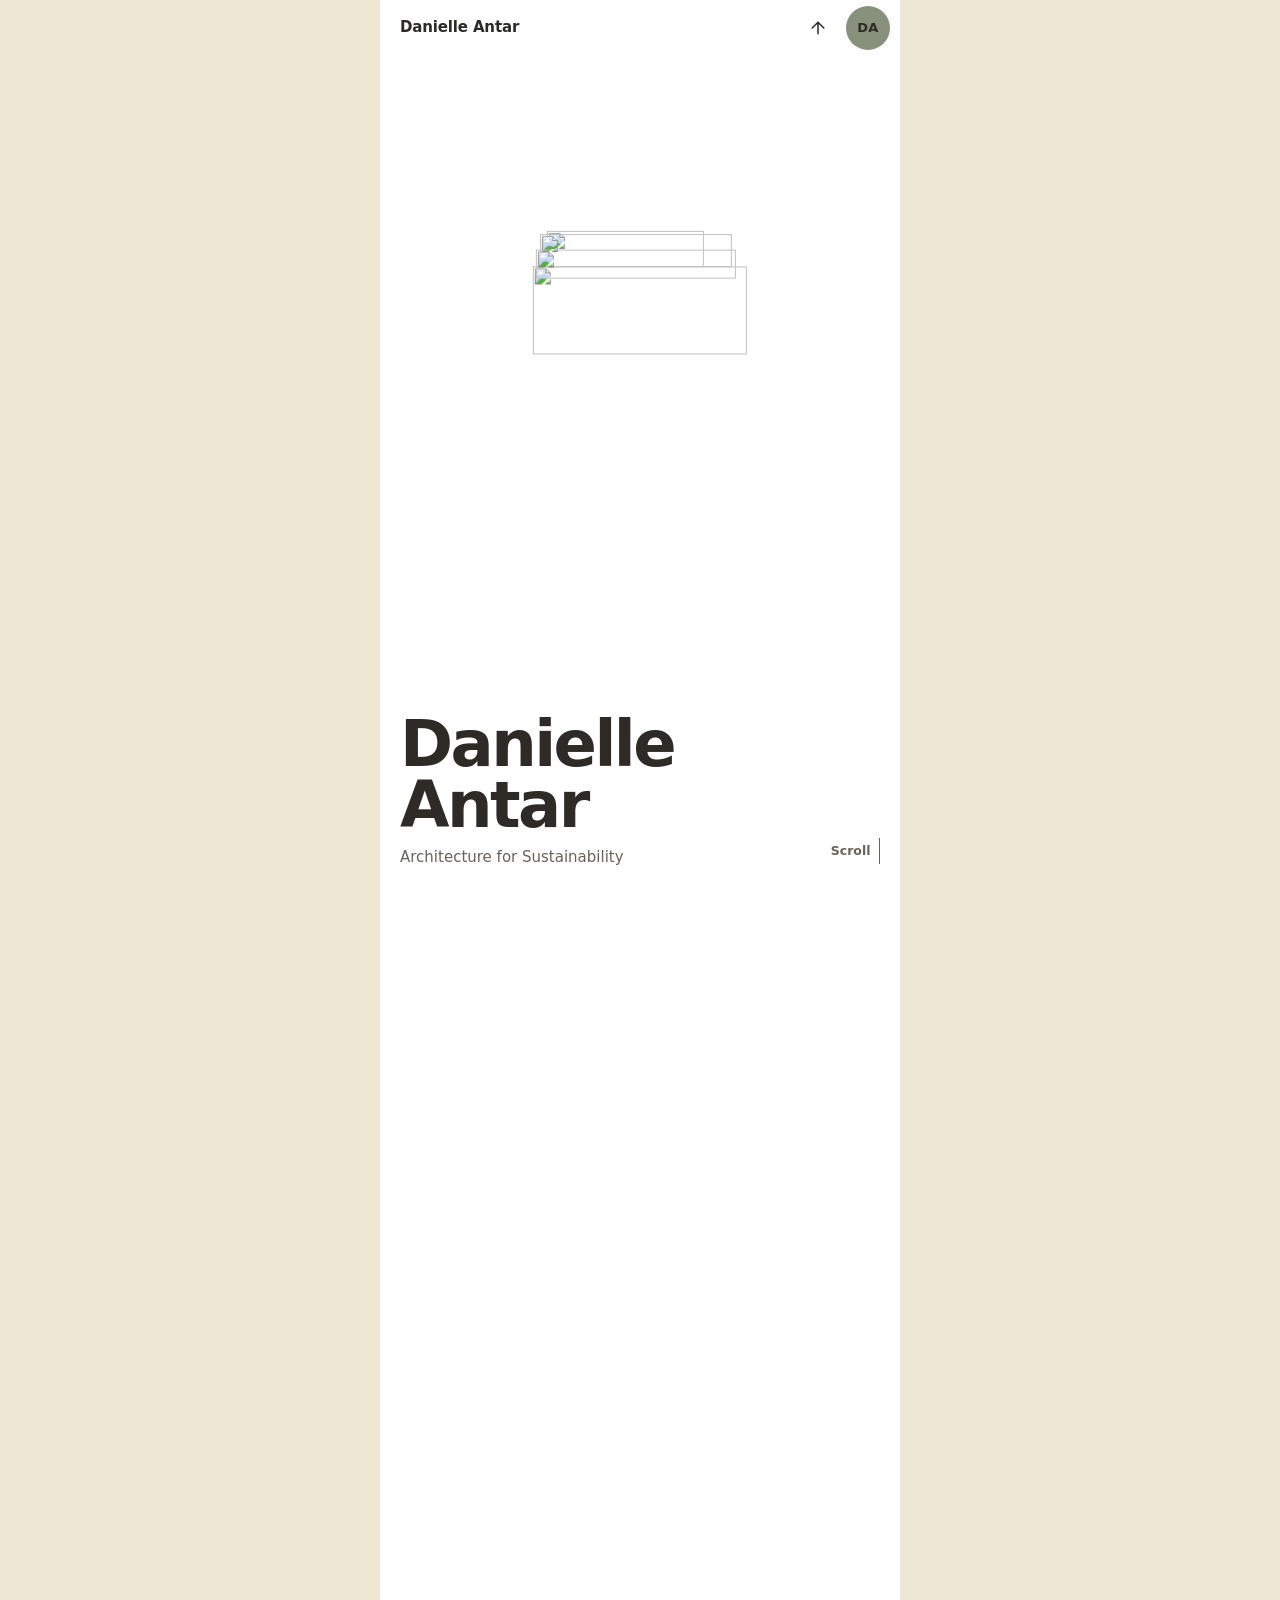
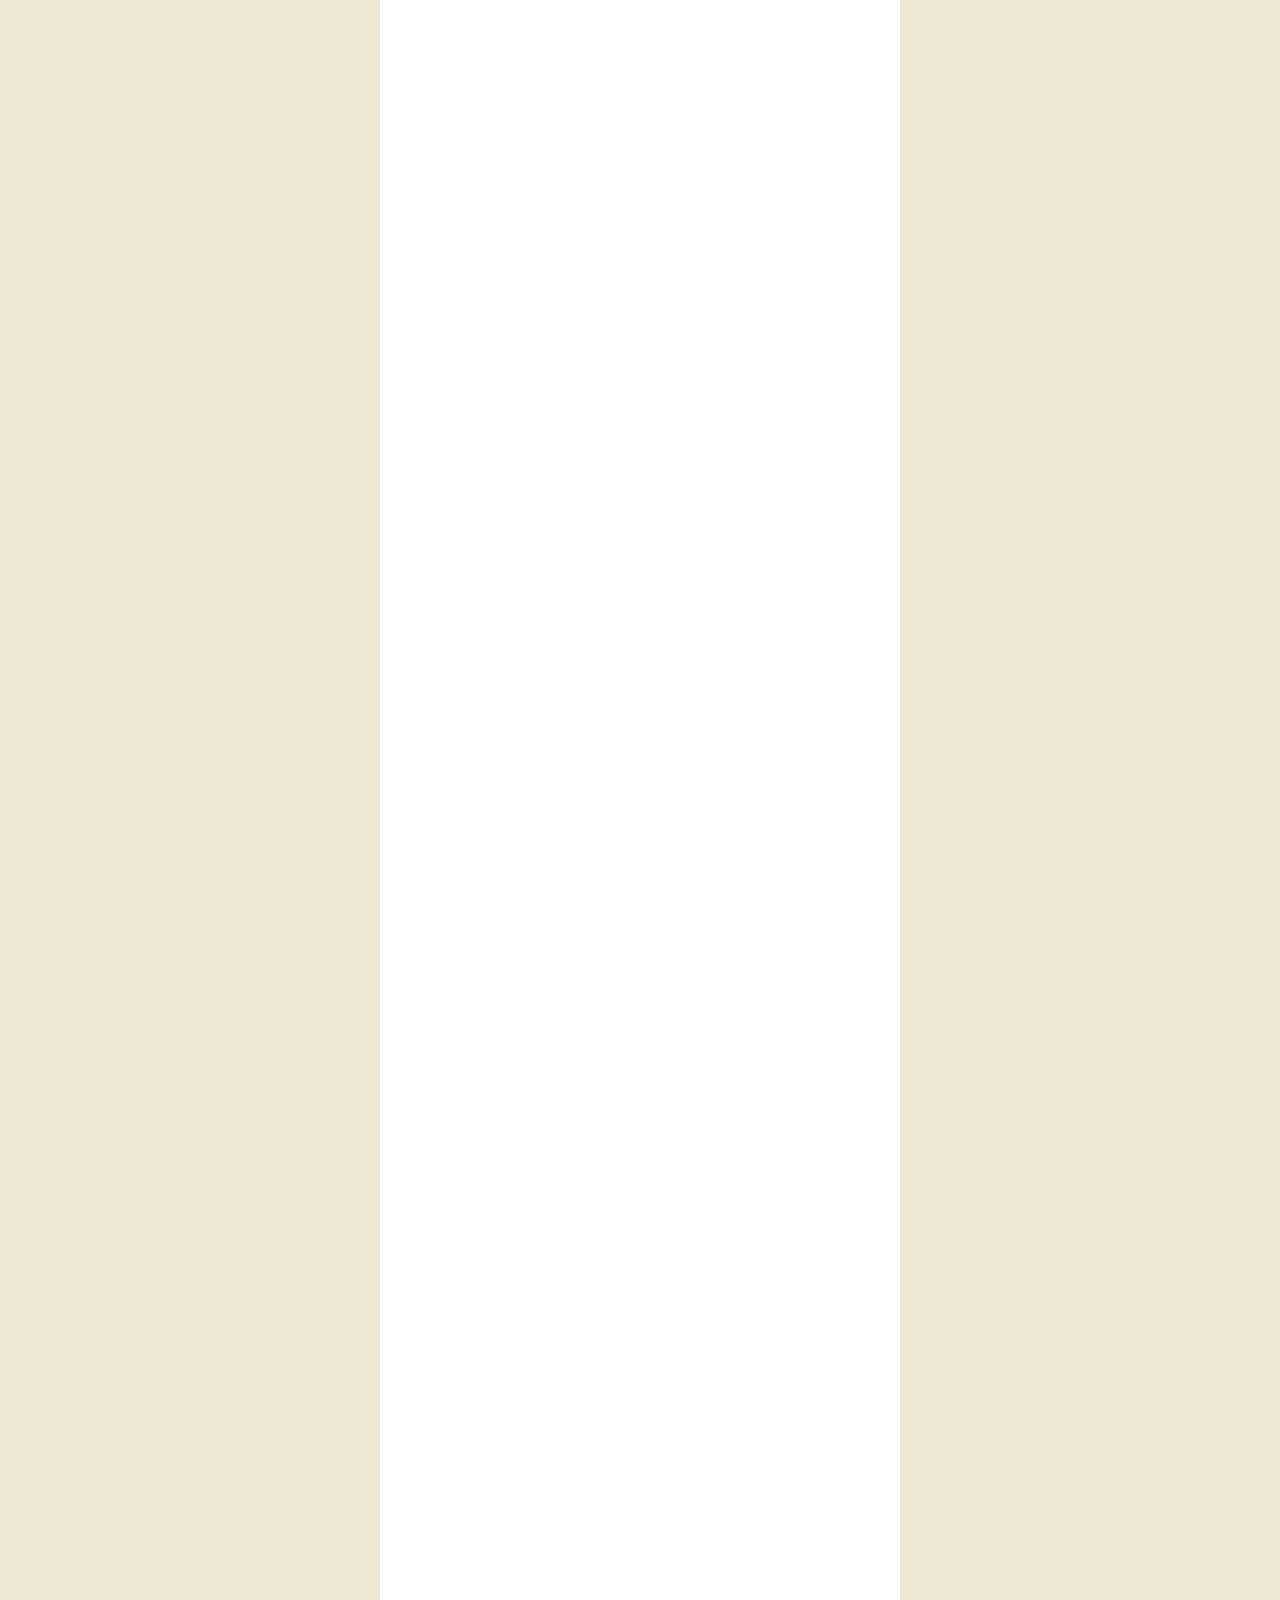
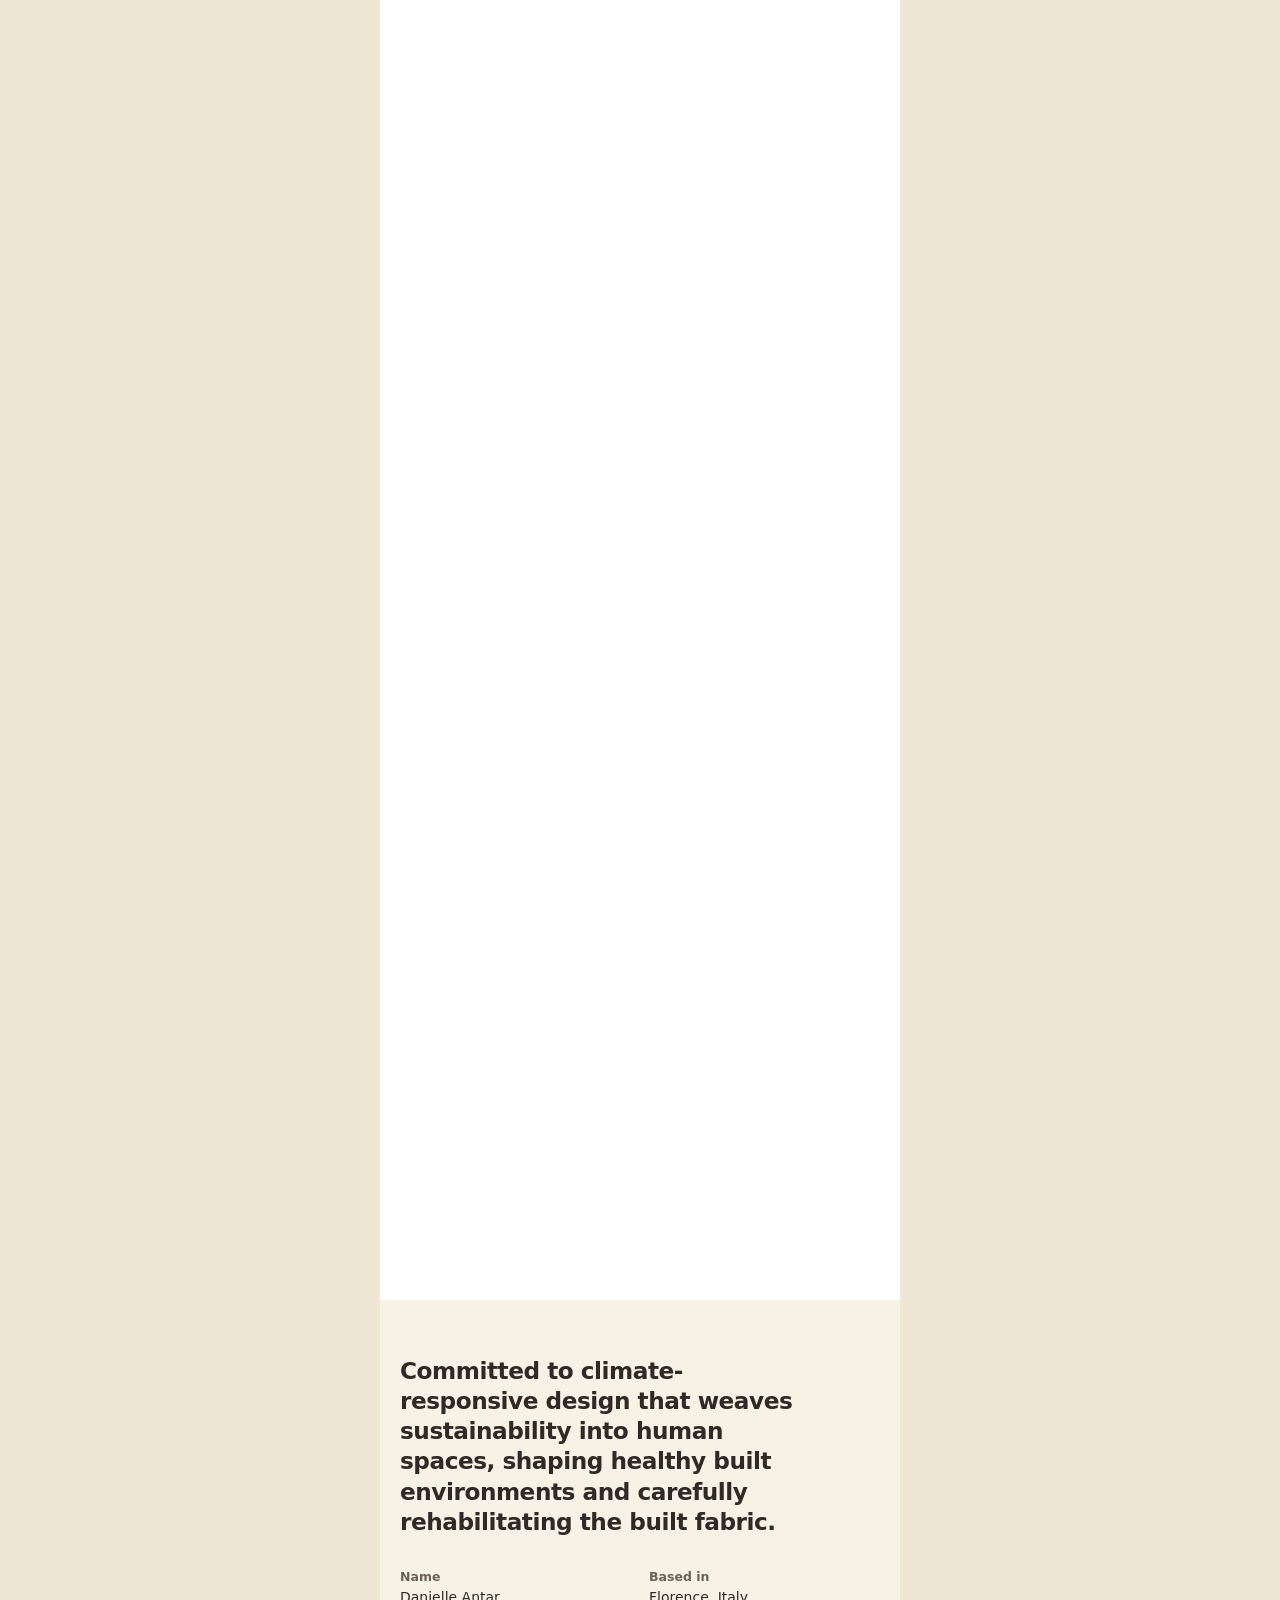
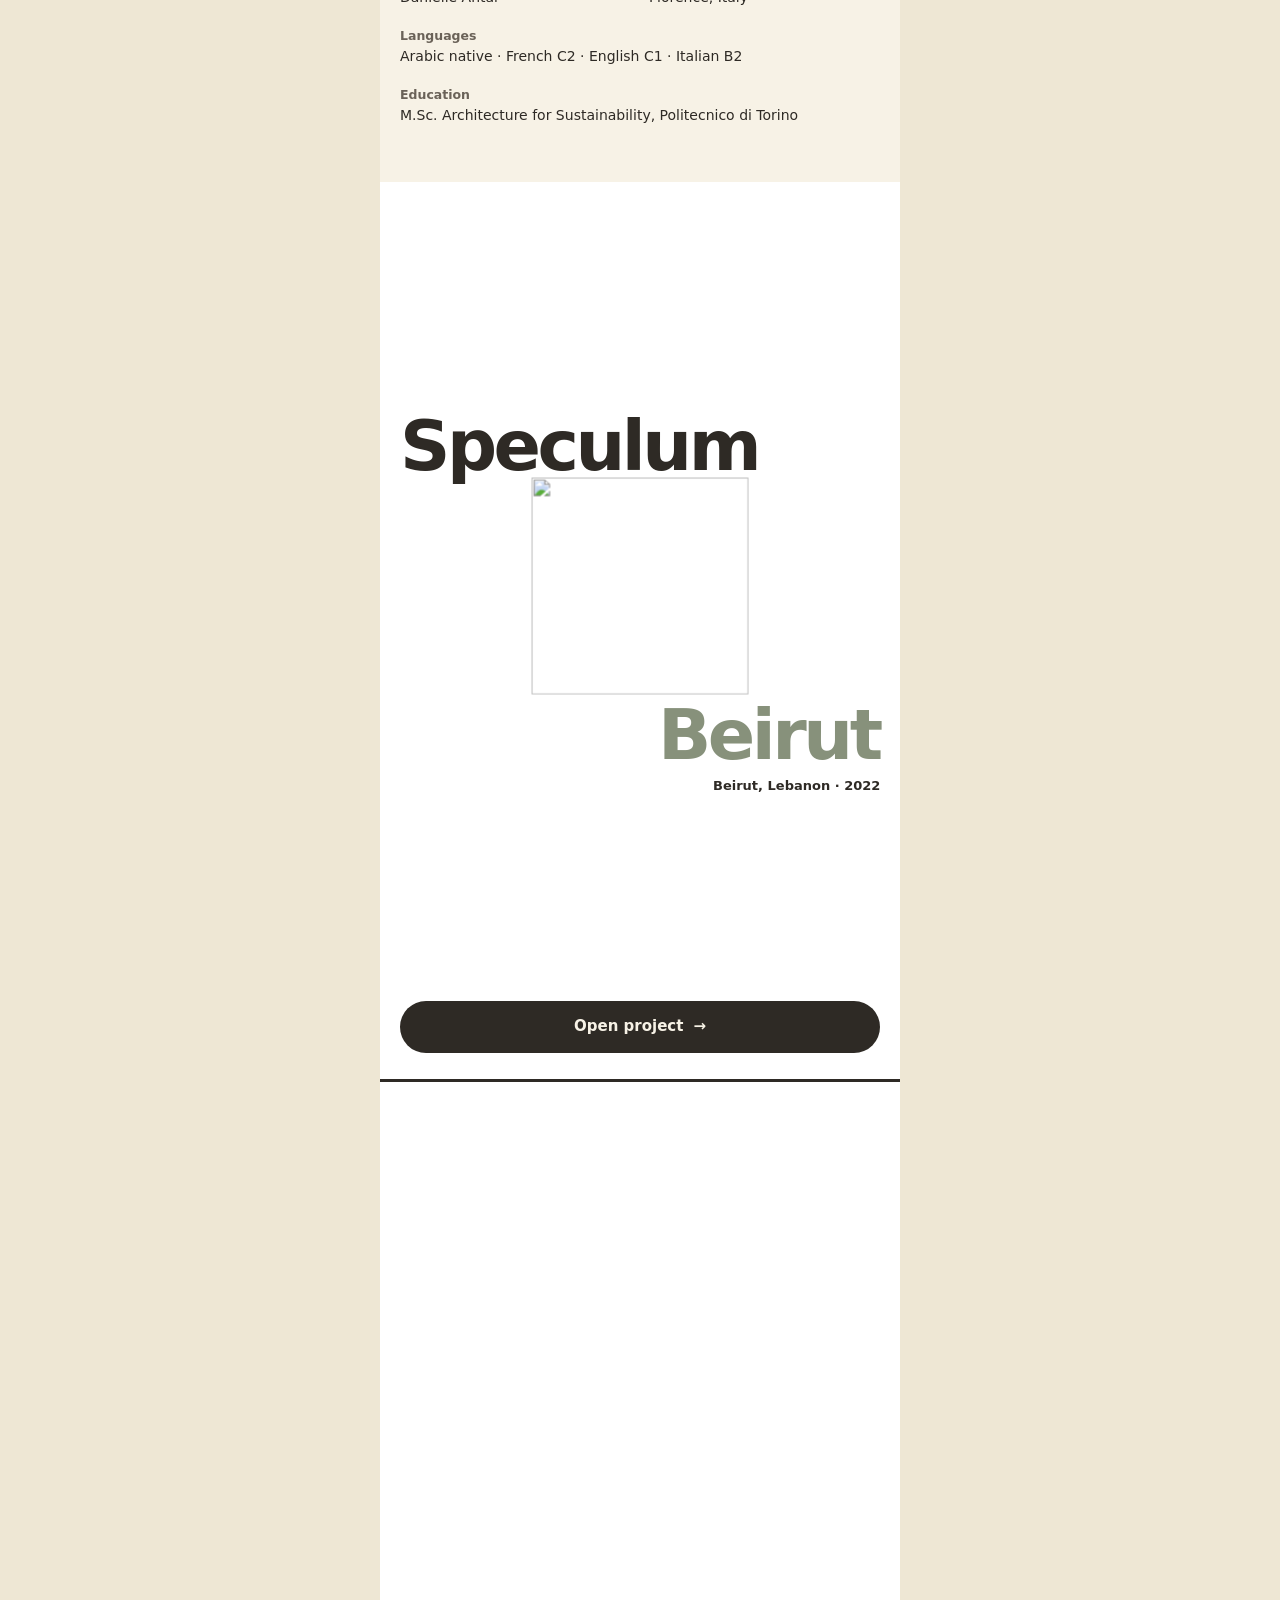
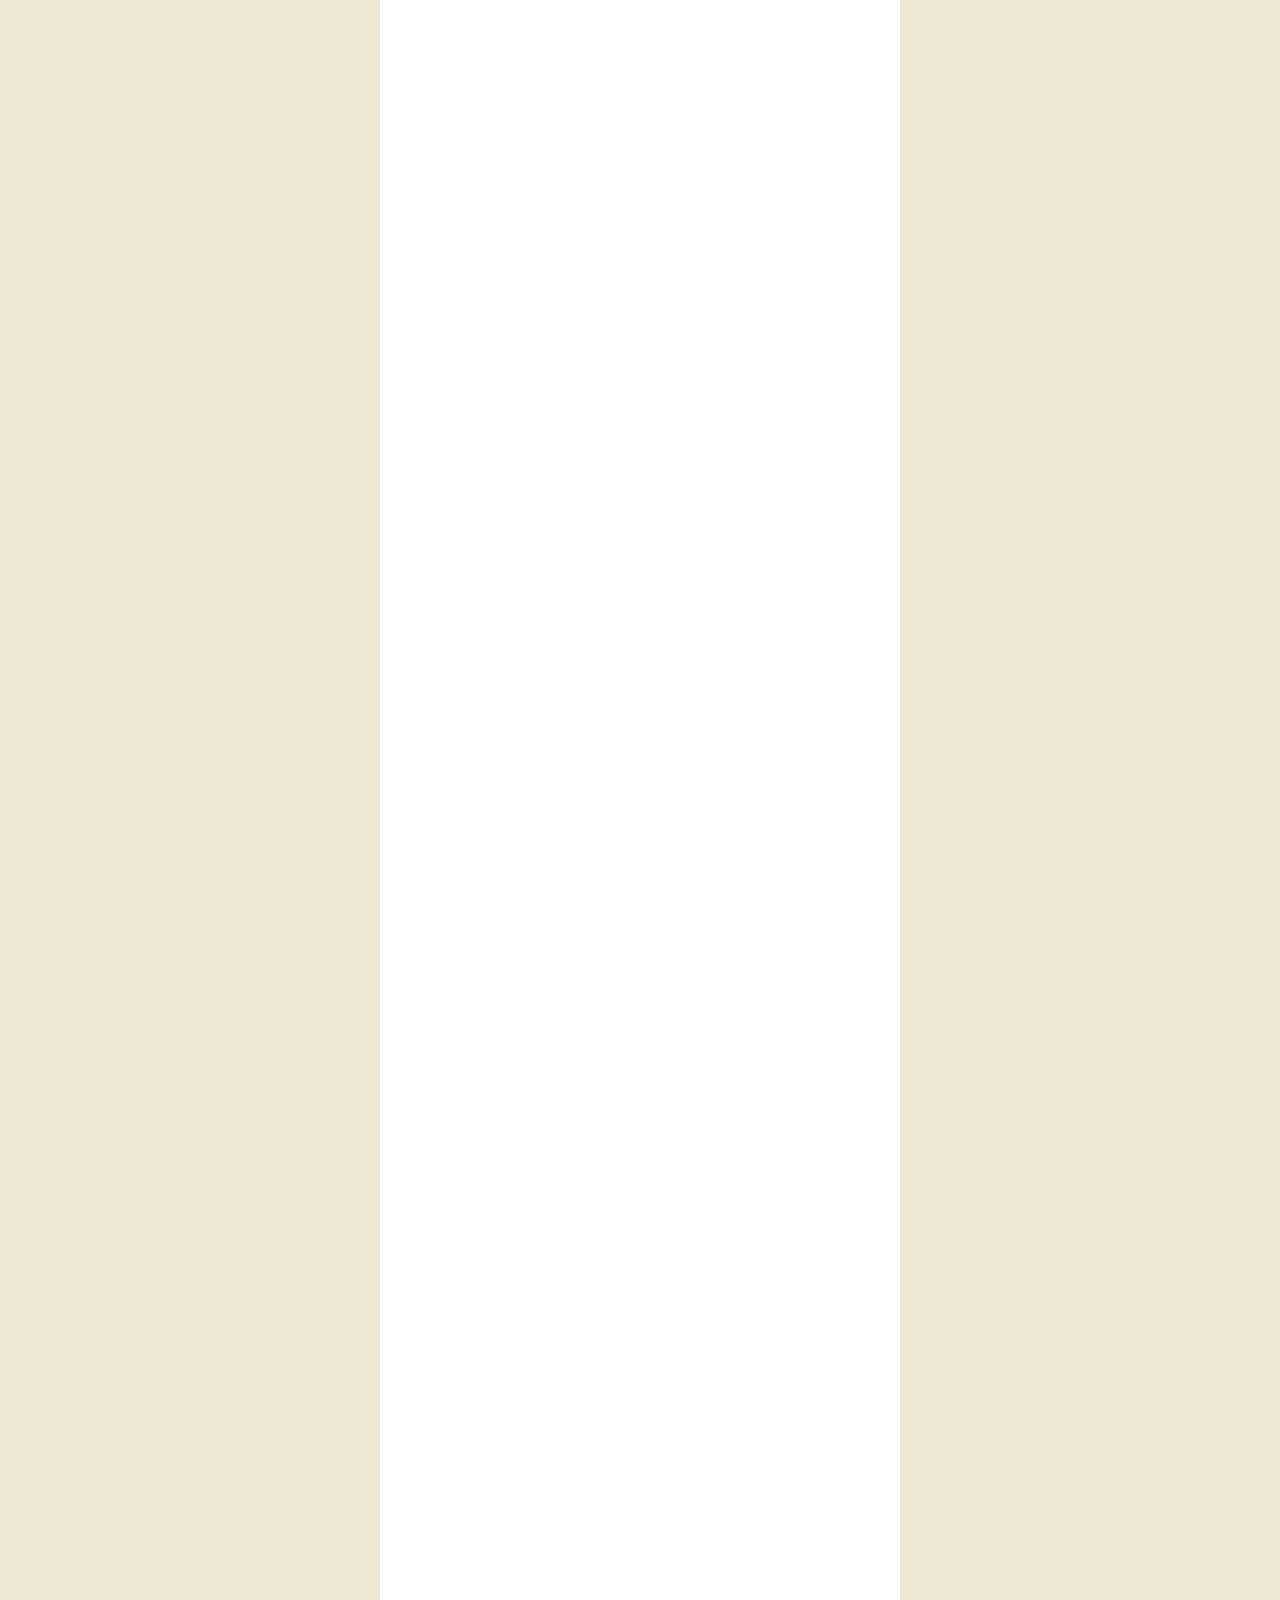
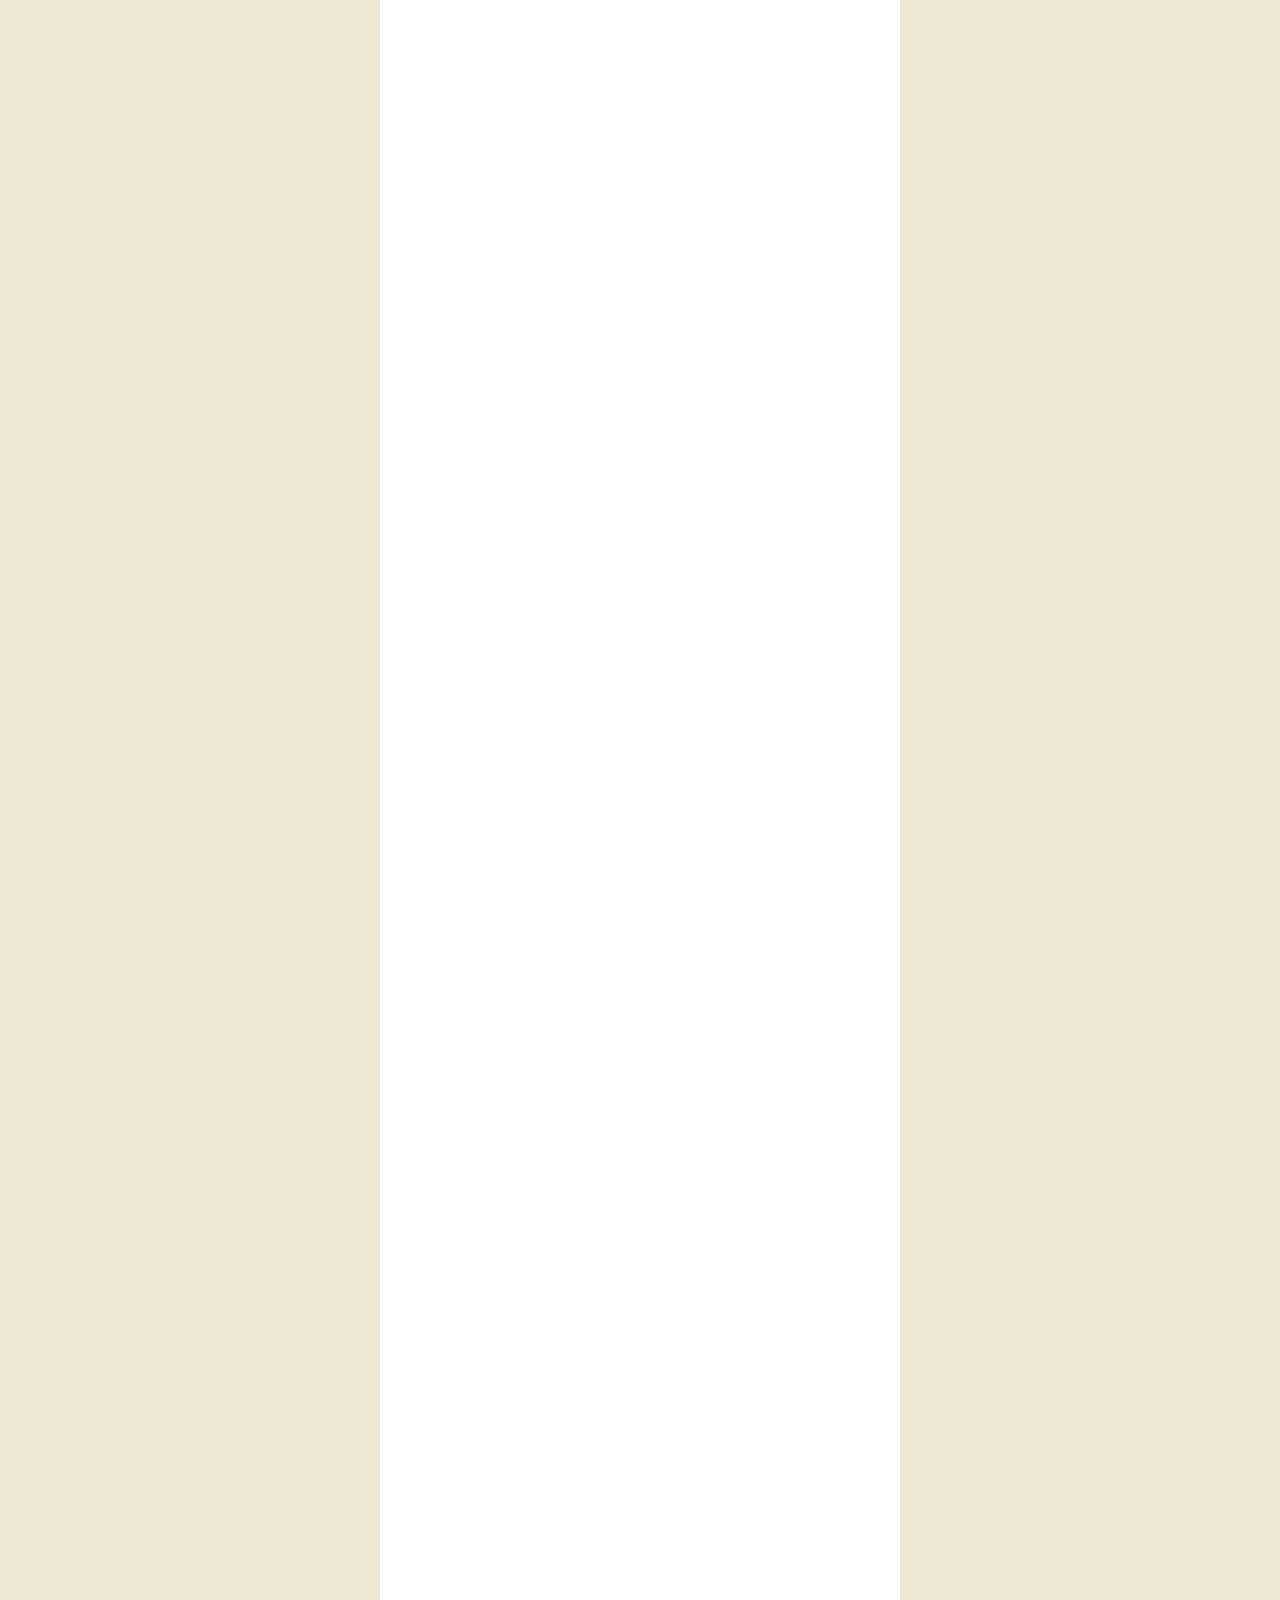
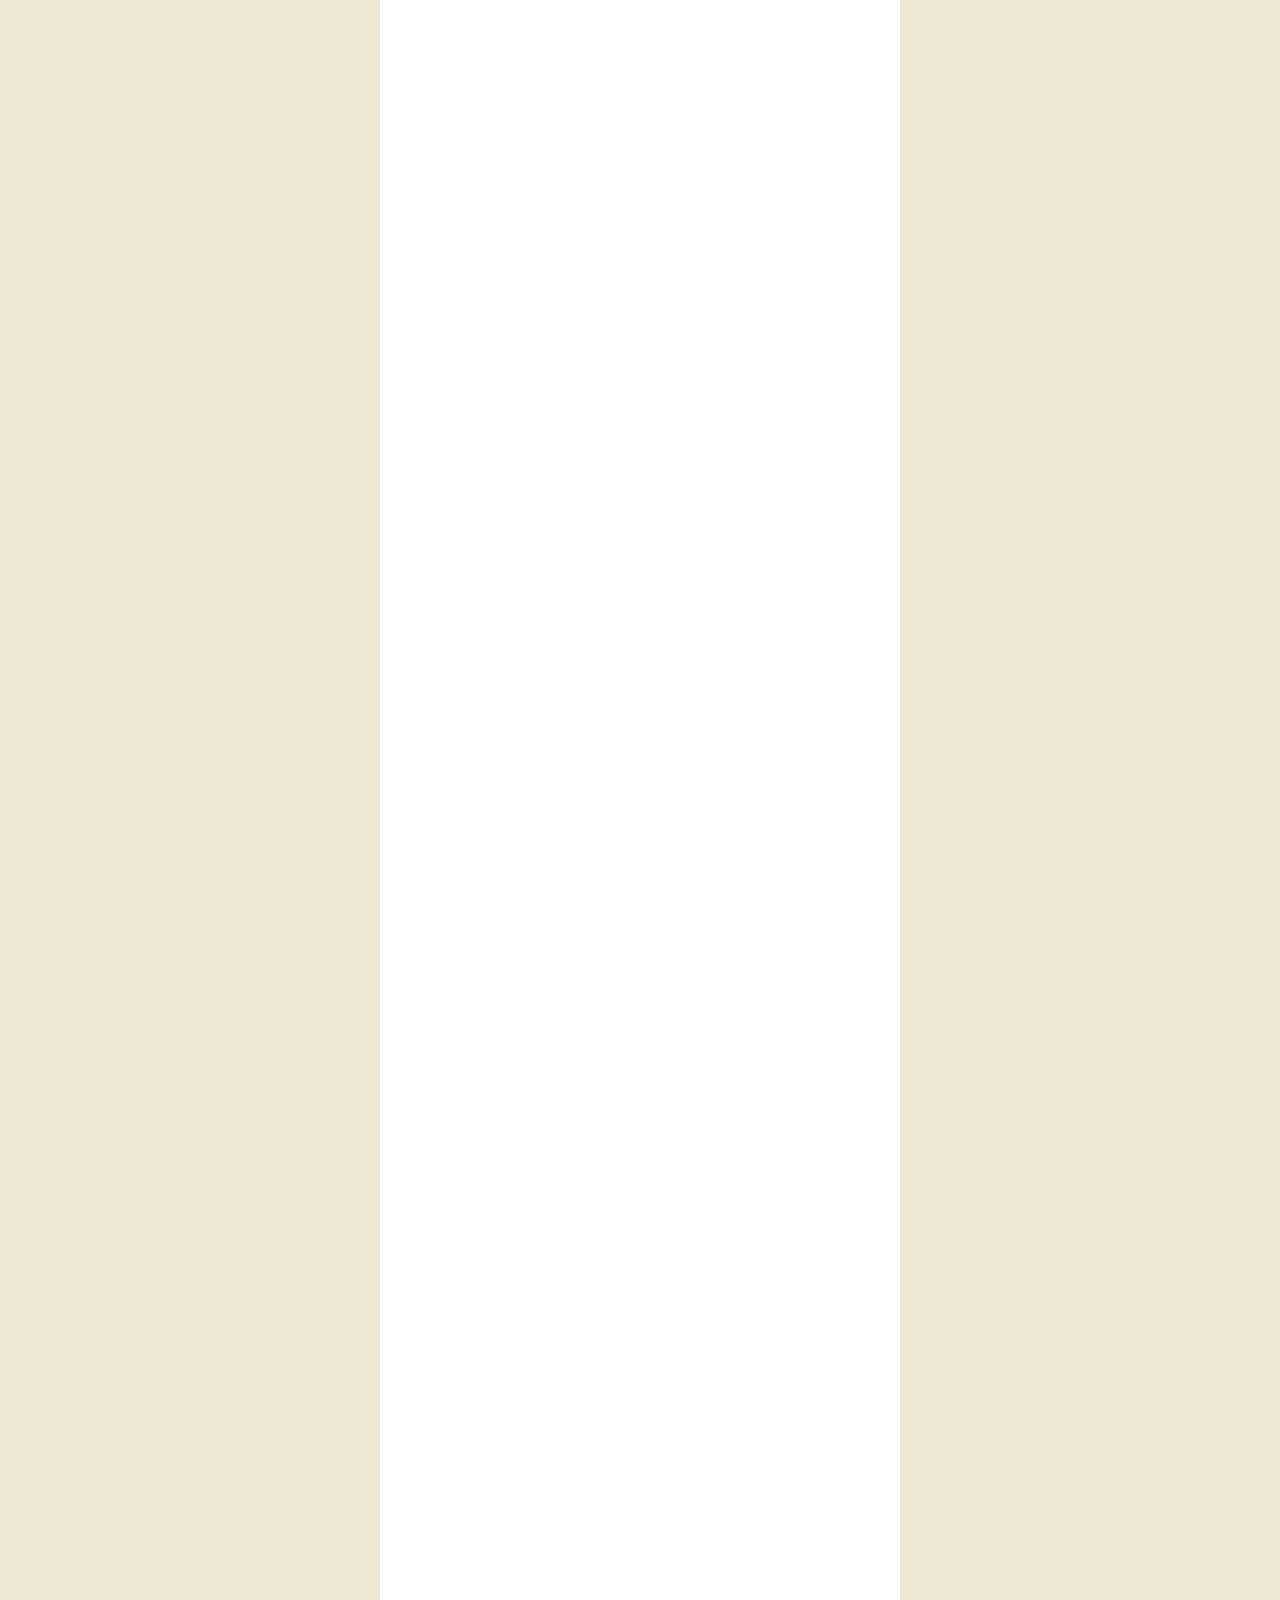
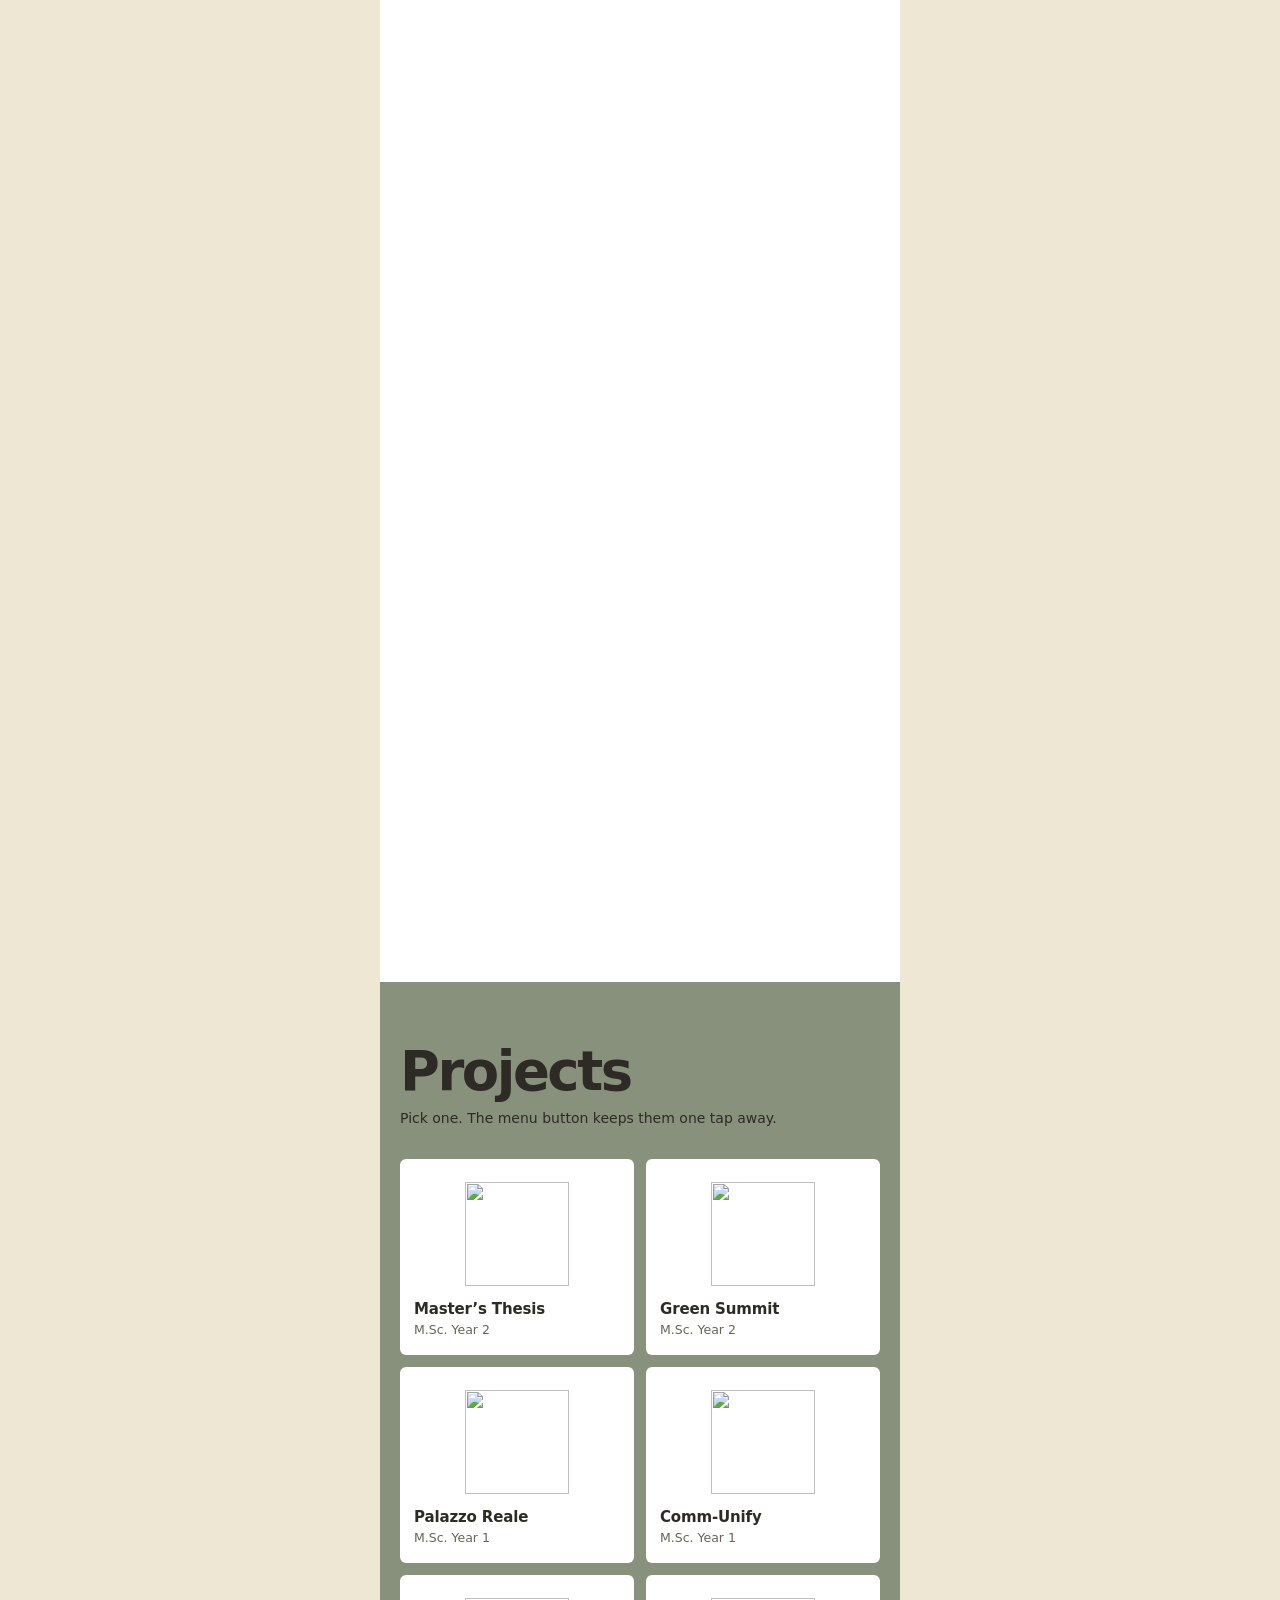
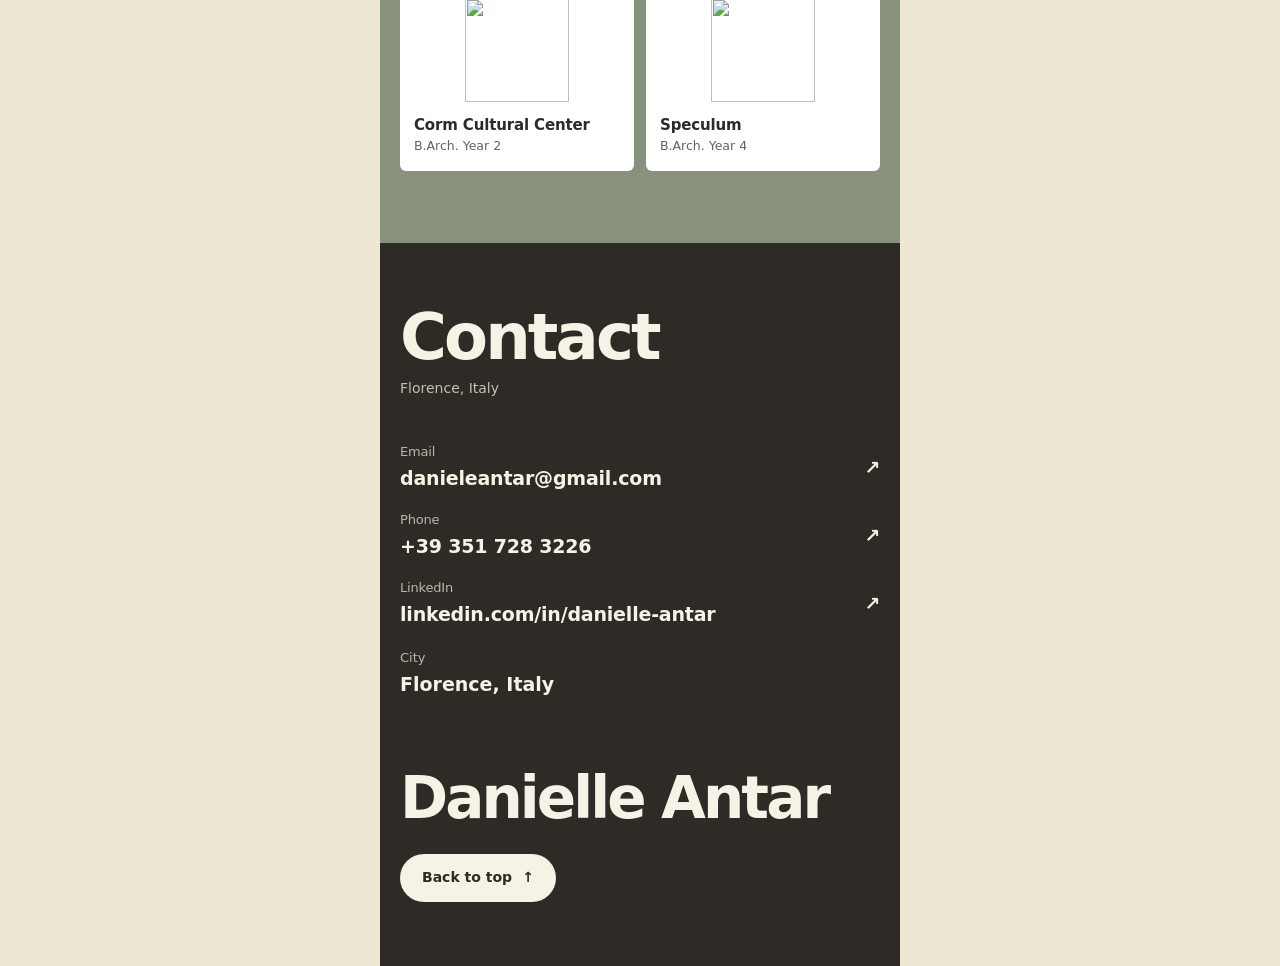
==== index.html @ 4f22c8f8 "Add files via upload" ====
<!doctype html>
<html lang="en">
<head>
<meta charset="utf-8">
<meta name="viewport" content="width=device-width,initial-scale=1,viewport-fit=cover">
<title>Danielle Antar – Architecture for Sustainability</title>
<meta name="description" content="Portfolio of Danielle Antar: climate-responsive design, retrofit and sustainability work.">
<meta name="theme-color" content="#ffffff">
<link rel="preload" href="fonts/open-sans-latin-wght-normal.woff2" as="font" type="font/woff2" crossorigin>
<link rel="stylesheet" href="styles.css">
</head>
<body data-page="home">
<header class="bar">
  <a class="bar__name" href="#top">Danielle Antar</a>
  <div class="bar__tools">
    <button class="btn-round bar__up" type="button" aria-label="Back to top"><svg viewBox="0 0 24 24"><path d="M12 19V5M5 12l7-7 7 7"/></svg></button>
    <button class="btn-round bar__menu" type="button" aria-expanded="false" aria-controls="sheet" aria-label="Projects menu">DA</button>
  </div>
</header>
<nav class="sheet" id="sheet" aria-label="Projects"><h2>Projects</h2><a href="thesis.html"><img src="img/ic-thesis.webp" width="440" height="440" alt="" loading="lazy"><span>Master’s Thesis</span><i aria-hidden="true">→</i></a><a href="green-summit.html"><img src="img/ic-gs.webp" width="440" height="440" alt="" loading="lazy"><span>Green Summit</span><i aria-hidden="true">→</i></a><a href="palazzo-reale.html"><img src="img/ic-pr.webp" width="440" height="440" alt="" loading="lazy"><span>Palazzo Reale</span><i aria-hidden="true">→</i></a><a href="comm-unify.html"><img src="img/ic-cu.webp" width="440" height="440" alt="" loading="lazy"><span>Comm-Unify</span><i aria-hidden="true">→</i></a><a href="corm.html"><img src="img/ic-corm.webp" width="440" height="440" alt="" loading="lazy"><span>Corm Cultural Center</span><i aria-hidden="true">→</i></a><a href="speculum.html"><img src="img/ic-spec.webp" width="440" height="440" alt="" loading="lazy"><span>Speculum</span><i aria-hidden="true">→</i></a><a class="plain" href="index.html#projects">All projects</a><a class="plain" href="index.html">Home</a><a class="plain" href="index.html#contact">Contact</a></nav>
<main id="top">

<section class="hero" aria-label="Introduction">
  <div class="stage">
    <div class="words" aria-hidden="true">
      <span class="w w1" data-set="a">Climate-</span><span class="w w2" data-set="a">responsive</span><span class="w w3" data-set="a">design</span>
      <span class="w w1" data-set="b">Healthy</span><span class="w w2" data-set="b">built</span><span class="w w3" data-set="b">environments</span>
    </div>
    <div class="scene"><div class="cam">
      <div class="axo" aria-hidden="true">
        <img class="a-house" src="img/axo-house.webp" alt=""><img class="a-vault" src="img/axo-vault.webp" alt="">
        <img class="a-slab" src="img/axo-slab.webp" alt=""><img class="a-roof" src="img/axo-roof.webp" alt="">
      </div>
    </div></div>
    <div class="hero__title"><h1>Danielle Antar</h1><p>Architecture for Sustainability</p></div>
    <div class="hero__stat" aria-label="Moderate impact retrofit: 60% primary energy reduction"><b><span id="heroNum">60</span>%</b><span>primary energy reduction, Moderate impact retrofit</span></div>
    <div class="hint" aria-hidden="true">Scroll</div>
  </div>
</section>
<section class="block on-cream about" id="about">
  <h2 class="sr">About</h2>
  <p class="statement" data-r>Committed to climate-responsive design that weaves sustainability into human spaces, shaping healthy built environments and carefully rehabilitating the built fabric.</p>
  <dl class="facts" data-r="2">
    <div><dt>Name</dt><dd>Danielle Antar</dd></div>
    <div><dt>Based in</dt><dd>Florence, Italy</dd></div>
    <div class="wide"><dt>Languages</dt><dd>Arabic native · French C2 · English C1 · Italian B2</dd></div>
    <div class="wide"><dt>Education</dt><dd>M.Sc. Architecture for Sustainability, Politecnico di Torino</dd></div>
  </dl>
</section>
<section class="reel" aria-label="Projects, one by one"><div class="reel__stage">
    <article class="sc" style="z-index:1" aria-label="Master’s Thesis">
      
      <a class="sc__tap" href="thesis.html" tabindex="-1" aria-hidden="true"></a>
      <div class="sc__stack">
        <p class="sc__w sc__w1">Master’s</p>
        <div class="sc__ic"><div class="float" role="img" aria-label="Master’s Thesis"><canvas class="sc__draw" width="660" height="660" data-k="0" data-dur="1000" data-src="img/ic-thesis-draw.png"></canvas></div></div>
        <p class="sc__w sc__w2">Thesis</p>
        <p class="sc__meta">Douma, Lebanon · 2024–2025</p>
      </div>
      <a class="sc__cta" href="thesis.html">Open project <span aria-hidden="true">→</span></a>
    </article>
    <article class="sc" style="z-index:2" aria-label="Green Summit">
      
      <a class="sc__tap" href="green-summit.html" tabindex="-1" aria-hidden="true"></a>
      <div class="sc__stack">
        <p class="sc__w sc__w1">Green</p>
        <div class="sc__ic"><div class="float" role="img" aria-label="Green Summit"><img class="gw" src="img/ic-gs-w.webp" alt=""><img class="gb" src="img/ic-gs-b.webp" alt=""></div></div>
        <p class="sc__w sc__w2">Summit</p>
        <p class="sc__meta">Turin, Italy · 2024</p>
      </div>
      <a class="sc__cta" href="green-summit.html">Open project <span aria-hidden="true">→</span></a>
    </article>
    <article class="sc" style="z-index:3" aria-label="Palazzo Reale">
      
      <a class="sc__tap" href="palazzo-reale.html" tabindex="-1" aria-hidden="true"></a>
      <div class="sc__stack">
        <p class="sc__w sc__w1">Palazzo</p>
        <div class="sc__ic"><div class="float" role="img" aria-label="Palazzo Reale"><canvas class="sc__draw" width="660" height="660" data-k="2" data-dur="1300" data-src="img/ic-pr-draw.png"></canvas></div></div>
        <p class="sc__w sc__w2">Reale</p>
        <p class="sc__meta">Turin, Italy · 2023</p>
      </div>
      <a class="sc__cta" href="palazzo-reale.html">Open project <span aria-hidden="true">→</span></a>
    </article>
    <article class="sc" style="z-index:4" aria-label="Comm-Unify">
      
      <a class="sc__tap" href="comm-unify.html" tabindex="-1" aria-hidden="true"></a>
      <div class="sc__stack">
        <p class="sc__w sc__w1">Comm-</p>
        <div class="sc__ic"><div class="float" role="img" aria-label="Comm-Unify"><canvas class="sc__draw" width="660" height="660" data-k="3" data-dur="1400" data-src="img/ic-cu-draw.png"></canvas></div></div>
        <p class="sc__w sc__w2">Unify</p>
        <p class="sc__meta">Monticello, Italy · 2023</p>
      </div>
      <a class="sc__cta" href="comm-unify.html">Open project <span aria-hidden="true">→</span></a>
    </article>
    <article class="sc" style="z-index:5" aria-label="Corm Cultural Center">
      
      <a class="sc__tap" href="corm.html" tabindex="-1" aria-hidden="true"></a>
      <div class="sc__stack">
        <p class="sc__w sc__w1">Corm</p>
        <div class="sc__ic"><div class="float" role="img" aria-label="Corm Cultural Center"><canvas class="sc__draw" width="660" height="660" data-k="4" data-dur="1500" data-src="img/ic-corm-draw.png"></canvas></div></div>
        <p class="sc__w sc__w2 sm">Cultural Center</p>
        <p class="sc__meta">Beirut, Lebanon · 2019</p>
      </div>
      <a class="sc__cta" href="corm.html">Open project <span aria-hidden="true">→</span></a>
    </article>
    <article class="sc" style="z-index:6" aria-label="Speculum">
      
      <a class="sc__tap" href="speculum.html" tabindex="-1" aria-hidden="true"></a>
      <div class="sc__stack">
        <p class="sc__w sc__w1">Speculum</p>
        <div class="sc__ic"><div class="float" role="img" aria-label="Speculum"><i style="background-image:url(img/ic-spec-w.webp);clip-path:inset(0.00% 0 87.50% 0)"></i><i style="background-image:url(img/ic-spec-w.webp);clip-path:inset(12.50% 0 75.00% 0)"></i><i style="background-image:url(img/ic-spec-w.webp);clip-path:inset(25.00% 0 62.50% 0)"></i><i style="background-image:url(img/ic-spec-w.webp);clip-path:inset(37.50% 0 50.00% 0)"></i><i style="background-image:url(img/ic-spec-w.webp);clip-path:inset(50.00% 0 37.50% 0)"></i><i style="background-image:url(img/ic-spec-w.webp);clip-path:inset(62.50% 0 25.00% 0)"></i><i style="background-image:url(img/ic-spec-w.webp);clip-path:inset(75.00% 0 12.50% 0)"></i><i style="background-image:url(img/ic-spec-w.webp);clip-path:inset(87.50% 0 0.00% 0)"></i><img class="sp spT" src="img/ic-spec-T.webp" alt=""><img class="sp spL" src="img/ic-spec-L.webp" alt=""><img class="sp spF" src="img/ic-spec-F.webp" alt=""></div></div>
        <p class="sc__w sc__w2">Beirut</p>
        <p class="sc__meta">Beirut, Lebanon · 2022</p>
      </div>
      <a class="sc__cta" href="speculum.html">Open project <span aria-hidden="true">→</span></a>
    </article>
  <div class="reel__bar" aria-hidden="true"></div>
</div></section>
<section class="block on-sage index" id="projects">
  <h2 data-r>Projects</h2><p class="sub" data-r="2">Pick one. The menu button keeps them one tap away.</p>
  <div class="pgrid"><a class="pcard" href="thesis.html" data-r><div class="ic"><img src="img/ic-thesis.webp" width="440" height="440" alt="" loading="lazy"></div><b>Master’s Thesis</b><span>M.Sc. Year 2</span></a><a class="pcard" href="green-summit.html" data-r><div class="ic"><img src="img/ic-gs.webp" width="440" height="440" alt="" loading="lazy"></div><b>Green Summit</b><span>M.Sc. Year 2</span></a><a class="pcard" href="palazzo-reale.html" data-r><div class="ic"><img src="img/ic-pr.webp" width="440" height="440" alt="" loading="lazy"></div><b>Palazzo Reale</b><span>M.Sc. Year 1</span></a><a class="pcard" href="comm-unify.html" data-r><div class="ic"><img src="img/ic-cu.webp" width="440" height="440" alt="" loading="lazy"></div><b>Comm-Unify</b><span>M.Sc. Year 1</span></a><a class="pcard" href="corm.html" data-r><div class="ic"><img src="img/ic-corm.webp" width="440" height="440" alt="" loading="lazy"></div><b>Corm Cultural Center</b><span>B.Arch. Year 2</span></a><a class="pcard" href="speculum.html" data-r><div class="ic"><img src="img/ic-spec.webp" width="440" height="440" alt="" loading="lazy"></div><b>Speculum</b><span>B.Arch. Year 4</span></a></div>
</section>
<section class="block on-ink end" id="contact">
  <h2 data-r>Contact</h2>
  <p class="sub" data-r="2">Florence, Italy</p>
  <div class="contacts" data-r="3">
    <a href="mailto:danieleantar@gmail.com"><span><small>Email</small>danieleantar@gmail.com</span><span aria-hidden="true">↗</span></a>
    <a href="tel:+393517283226"><span><small>Phone</small>+39 351 728 3226</span><span aria-hidden="true">↗</span></a>
    <a href="https://www.linkedin.com/in/danielle-antar" target="_blank" rel="noopener"><span><small>LinkedIn</small>linkedin.com/in/danielle-antar</span><span aria-hidden="true">↗</span></a>
    <div class="city"><span><small>City</small>Florence, Italy</span></div>
  </div>
  <p class="wordmark" aria-hidden="true">Danielle Antar</p>
  <button class="totop" data-top type="button">Back to top <span aria-hidden="true">↑</span></button>
</section>
</main>
<div class="lb" role="dialog" aria-label="Enlarged drawing"><p>Swipe to explore</p><button type="button" aria-label="Close">×</button><img alt=""></div>
<script src="pen-data.js" defer></script><script src="app.js" defer></script>
</body>
</html>
---- styles.css ----
@font-face{font-family:"Open Sans";src:url(fonts/open-sans-latin-wght-normal.woff2) format("woff2");font-weight:300 800;font-style:normal;font-display:swap}

:root{
  --white:#fff; --cream:#F7F2E6; --cream-2:#EEE7D4; --sage:#87917B; --ink:#2E2A25; --grey:#6A6258; --brick:#98361F;
  --bar:56px; --pad:20px;
  --ease-out:cubic-bezier(.23,1,.32,1); --ease-io:cubic-bezier(.77,0,.175,1); --ease-drawer:cubic-bezier(.32,.72,0,1);
}
@view-transition{navigation:auto}
::view-transition-old(root){animation:vt-out .22s var(--ease-out) both}
::view-transition-new(root){animation:vt-in .42s var(--ease-out) both}
@keyframes vt-out{to{opacity:0;transform:scale(.985)}}
@keyframes vt-in{from{opacity:0;transform:translateY(14px)}}
.bar{view-transition-name:bar}
::view-transition-group(bar){animation-duration:0s}

*{box-sizing:border-box;margin:0;padding:0}
html{scroll-behavior:smooth;-webkit-text-size-adjust:100%;background:var(--white)}
body{font-family:"Open Sans",system-ui,sans-serif;font-weight:300;font-size:16px;line-height:1.55;color:var(--ink);background:var(--cream);-webkit-font-smoothing:antialiased;overflow-x:hidden}
img{display:block;max-width:100%;height:auto}
a{color:inherit}
button{font:inherit;color:inherit;background:none;border:0;cursor:pointer;-webkit-tap-highlight-color:transparent}
:focus-visible{outline:2px solid var(--brick);outline-offset:3px}
::selection{background:var(--brick);color:var(--cream)}
section[id],div[id]{scroll-margin-top:var(--bar)}
.sr{position:absolute;width:1px;height:1px;overflow:hidden;clip:rect(0 0 0 0);white-space:nowrap}

/* ---------- bar ---------- */
.bar{position:fixed;inset:0 0 auto 0;height:calc(var(--bar) + env(safe-area-inset-top));padding-top:env(safe-area-inset-top);z-index:50;background:var(--white);display:flex;align-items:center;justify-content:space-between;padding-inline:var(--pad) 10px}
.bar__name,.bar__back{font-weight:700;font-size:15px;letter-spacing:-.01em;text-decoration:none;min-height:44px;display:flex;align-items:center;gap:8px;transition:transform .16s var(--ease-out),opacity .2s}
.bar__back:active{transform:translateX(-3px)}
.bar__back span{font-size:20px;line-height:1;font-weight:400}
.bar__tools{display:flex;gap:6px;align-items:center}
.btn-round{width:44px;height:44px;border-radius:50%;display:grid;place-items:center;transition:transform .16s var(--ease-out),background-color .2s,opacity .2s}
.btn-round:active{transform:scale(.94)}
.bar__up{opacity:.28;pointer-events:none}
.bar__up.on{opacity:1;pointer-events:auto}
.bar__up svg{width:20px;height:20px;stroke:var(--ink);fill:none;stroke-width:1.8;stroke-linecap:round;stroke-linejoin:round}
.bar__menu{background:var(--sage);font-weight:700;font-size:13px;letter-spacing:.02em;color:var(--ink)}
.bar__menu[aria-expanded=true]{background:var(--ink);color:var(--cream)}

.sheet{position:fixed;inset:calc(var(--bar) + env(safe-area-inset-top)) 0 0 0;z-index:45;background:var(--white);padding:8px var(--pad) 40px;overflow:auto;visibility:hidden;opacity:0;transform:translateY(-12px);transition:opacity .22s var(--ease-out),transform .28s var(--ease-drawer),visibility 0s .28s}
.sheet.open{visibility:visible;opacity:1;transform:none;transition:opacity .22s var(--ease-out),transform .32s var(--ease-drawer)}
.sheet h2{font-size:13px;font-weight:600;color:var(--grey);padding:14px 0 6px}
.sheet a{display:flex;align-items:center;gap:16px;min-height:68px;text-decoration:none;font-weight:700;font-size:19px;letter-spacing:-.015em;border-radius:6px;opacity:0;transform:translateY(8px);transition:opacity .25s var(--ease-out),transform .3s var(--ease-out),background-color .15s}
.sheet.open a{opacity:1;transform:none}
.sheet.open a:nth-of-type(2){transition-delay:30ms}.sheet.open a:nth-of-type(3){transition-delay:60ms}.sheet.open a:nth-of-type(4){transition-delay:90ms}.sheet.open a:nth-of-type(5){transition-delay:120ms}.sheet.open a:nth-of-type(6){transition-delay:150ms}.sheet.open a:nth-of-type(7){transition-delay:180ms}.sheet.open a:nth-of-type(8){transition-delay:210ms}
.sheet a:active{background:var(--cream)}
.sheet a[aria-current=page]{background:var(--cream)}
.sheet a img{width:52px;height:52px;object-fit:contain;flex:none}
.sheet a i{margin-left:auto;font-style:normal;color:var(--grey);font-weight:300;font-size:22px}
.sheet a.plain{min-height:56px;font-weight:600;font-size:16px;color:var(--grey)}
@media (hover:hover) and (pointer:fine){.sheet a:hover{background:var(--cream)}}

/* ---------- hero: one house, one motion ---------- */
.hero{position:relative;height:calc(100vh*5);height:calc(100svh*5);background:var(--white)}
.stage{position:sticky;top:0;height:100vh;height:100svh;overflow:hidden;contain:paint;background:var(--white)}
.words{position:absolute;inset:0;pointer-events:none;z-index:5}.scene{z-index:1}
.w{position:absolute;font-weight:800;line-height:.9;letter-spacing:-.04em;color:var(--sage);font-size:min(13.5vw,68px);opacity:0;will-change:transform,opacity;white-space:nowrap}
.w1{left:var(--pad);top:calc(var(--bar) + 18px)}
.w2{right:var(--pad);top:46%}
.w3{left:var(--pad);bottom:19%}
.scene{position:absolute;left:50%;top:calc(var(--bar) + 9svh);width:min(94vw,470px);height:min(60svh,600px);transform:translateX(-50%)}
.cam{position:absolute;inset:0;transform-origin:50% 50%;will-change:transform}
.axo{position:absolute;top:0;bottom:0;left:50%;aspect-ratio:496/1250;transform:translateX(-50%);will-change:transform}
.axo img{position:absolute;opacity:0;will-change:transform,opacity}
.axo .a-roof{left:1.61%;top:0;width:96.57%;height:23.28%}
.axo .a-slab{left:3.23%;top:17.04%;width:94.56%;height:24.56%}
.axo .a-vault{left:6.45%;top:33.76%;width:85.48%;height:25.68%}
.axo .a-house{left:0;top:59.52%;width:100%;height:40.48%}
.hero__title{position:absolute;left:var(--pad);right:var(--pad);bottom:max(26px,3.5svh);will-change:transform,opacity}
.hero__title h1{font-weight:800;font-size:min(13.2vw,64px);line-height:.95;letter-spacing:-.04em}
.hero__title p{margin-top:10px;font-size:15px;color:var(--grey);font-weight:400}
.hero__stat{position:absolute;left:var(--pad);right:var(--pad);bottom:max(24px,3.2svh);opacity:0;will-change:transform,opacity;display:flex;align-items:flex-end;gap:14px}
.hero__stat b{font-weight:800;font-size:min(30vw,128px);line-height:.8;letter-spacing:-.06em;color:var(--brick);font-variant-numeric:tabular-nums}
.hero__stat>span{font-size:14px;font-weight:400;line-height:1.35;padding-bottom:4px;max-width:17ch}
.hint{position:absolute;right:var(--pad);bottom:max(30px,4svh);font-size:12.5px;font-weight:600;color:var(--grey);display:flex;align-items:center;gap:8px;will-change:opacity}
.hint::after{content:"";width:1.5px;height:26px;background:var(--grey);transform-origin:top;animation:hint 1.8s var(--ease-io) infinite}
@keyframes hint{0%{transform:scaleY(0);transform-origin:top}50%{transform:scaleY(1);transform-origin:top}51%{transform:scaleY(1);transform-origin:bottom}100%{transform:scaleY(0);transform-origin:bottom}}

/* ---------- showreel: projects one by one, icon at the centre ---------- */
.reel{position:relative;height:calc(100vh*8);height:calc(100svh*8);background:var(--white)}
.reel__stage{position:sticky;top:0;height:100vh;height:100svh;overflow:hidden;background:var(--white);contain:paint}
.sc{position:absolute;inset:0;overflow:hidden;background:var(--white);will-change:transform}
.sc__stack{position:absolute;left:var(--pad);right:var(--pad);top:47%;transform:translateY(-50%);display:flex;flex-direction:column;align-items:center}
.sc__w{font-weight:800;line-height:.9;letter-spacing:-.05em;white-space:nowrap;will-change:transform,opacity;pointer-events:none}
.sc__w1{align-self:flex-start;font-size:min(15vw,70px)}
.sc__w2{align-self:flex-end;text-align:right;font-size:min(15vw,70px);color:var(--sage)}
.sc__w2.sm{font-size:min(10vw,48px)}
.sc__ic{width:min(46vw,210px);aspect-ratio:1;margin:8px 0;will-change:transform,clip-path}
.sc__ic .float{position:relative;width:100%;height:100%}
.sc__ic .sp{position:absolute;inset:0;width:100%;height:100%;will-change:transform,opacity,clip-path}
.sc__ic .gw,.sc__ic .gb{position:absolute;inset:0;width:100%;height:100%;will-change:transform,opacity}
.sc__draw{position:absolute;inset:0;width:100%;height:100%}
.sc__ic i{position:absolute;inset:0;background-size:100% 100%;will-change:transform,opacity}

@keyframes bob{0%,100%{transform:translate3d(0,0,0) rotate(0)}50%{transform:translate3d(0,-9px,0) rotate(1.6deg)}}
.sc__meta{align-self:flex-end;text-align:right;margin-top:10px;font-size:13px;font-weight:600;line-height:1.4;will-change:transform,opacity;pointer-events:none}
.sc__cta{position:absolute;left:var(--pad);right:var(--pad);bottom:max(24px,3.2svh);min-height:52px;border-radius:99px;background:var(--ink);color:var(--cream);font-weight:700;font-size:15px;display:flex;align-items:center;justify-content:center;gap:10px;text-decoration:none;transition:transform .16s var(--ease-out);will-change:transform,opacity}
.sc__cta:active{transform:scale(.97)}
.sc__tap{position:absolute;inset:0}
.reel__bar{position:absolute;left:0;right:0;bottom:0;height:3px;background:var(--ink);transform-origin:left center;transform:scaleX(0);z-index:6}

/* ---------- blocks ---------- */
.block{padding:64px var(--pad)}
.on-white{background:var(--white)}.on-cream{background:var(--cream)}.on-deep{background:var(--cream-2)}.on-sage{background:var(--sage)}.on-ink{background:var(--ink);color:var(--cream)}
.on-sage .sub,.on-sage figcaption{color:var(--ink);font-weight:400}
.title-block{padding-top:calc(var(--bar) + 40px);padding-bottom:52px}
.title-block h1{font-weight:800;font-size:clamp(2.7rem,15vw,5rem);line-height:.92;letter-spacing:-.045em;margin-bottom:22px}
.meta{font-size:14px;line-height:1.5;font-weight:400}
.meta span{display:block}
.sub{color:var(--grey);font-size:14px;font-weight:400}
.lede{font-size:18px;line-height:1.45;font-weight:300;max-width:34ch}
.on-sage .lede{font-weight:400}
.title-block .lede{margin-top:30px}
.h3{font-weight:800;font-size:clamp(1.9rem,9vw,2.6rem);line-height:.98;letter-spacing:-.035em;margin-bottom:12px}
.textline{font-size:19px;line-height:1.4;font-weight:400;max-width:30ch;letter-spacing:-.01em}
figure{margin:0}
figcaption{font-size:12.5px;color:var(--grey);margin-top:10px;font-weight:300}
.draw{width:100%;height:auto}
.bleed{margin-inline:calc(var(--pad)*-1)}
.bleed img{width:100%}
.stack>*+*{margin-top:44px}
.zoomable{cursor:zoom-in;-webkit-tap-highlight-color:transparent}
.zoomhint{font-size:12.5px;font-weight:600;color:var(--grey);display:inline-flex;gap:6px;align-items:center;margin-top:10px}
.block.drawings{padding-block:44px}

/* about */
.about{padding-block:56px}
.about .statement{font-size:clamp(1.15rem,5.2vw,1.45rem);line-height:1.3;font-weight:700;letter-spacing:-.02em;max-width:26ch}
.facts{margin-top:30px;display:grid;grid-template-columns:1fr 1fr;gap:18px 18px;font-size:14px;font-weight:400}
.facts dt{font-size:12.5px;font-weight:600;margin-bottom:2px;color:var(--grey)}
.facts dd{font-weight:400;line-height:1.4}
.facts .wide{grid-column:1/-1}

/* project index (menu) */
.index{padding-block:64px 72px}
.index h2{font-weight:800;font-size:clamp(2.2rem,11vw,3.4rem);line-height:.95;letter-spacing:-.045em}
.index .sub{margin-top:10px}
.pgrid{display:grid;grid-template-columns:1fr 1fr;gap:12px;margin-top:30px}
.pcard{background:var(--white);border-radius:6px;text-decoration:none;display:flex;flex-direction:column;min-height:196px;padding:14px 14px 16px;transition:transform .18s var(--ease-out),opacity .7s var(--ease-out)}
.pcard:active{transform:scale(.97)}
.pcard .ic{flex:1;display:grid;place-items:center;padding:6px 0 12px}
.pcard img{width:104px;height:104px;object-fit:contain}
.pcard b{font-weight:700;font-size:15px;line-height:1.2;letter-spacing:-.01em;display:block}
.pcard span{font-size:12.5px;color:var(--grey);font-weight:400;display:block;margin-top:2px}
@media (hover:hover) and (pointer:fine){.pcard:hover{transform:translateY(-3px)}}

/* big numbers */
.big{font-weight:800;line-height:.82;letter-spacing:-.06em;font-variant-numeric:tabular-nums}
.big sup,.big small{font-size:.4em;letter-spacing:-.02em;vertical-align:top;margin-left:.04em;font-weight:800}
.label{font-size:13.5px;font-weight:600;line-height:1.3}
.key{color:var(--brick)}
.stats{display:grid;gap:38px}
.stat .big{font-size:min(30vw,128px)}
.stat .label{margin-top:12px;max-width:26ch}
.stat .note{font-size:13px;font-weight:400;margin-top:2px;max-width:30ch}

/* explorer */
.seg{display:grid;grid-template-columns:repeat(4,1fr);gap:0;background:rgba(46,42,37,.1);padding:4px;border-radius:12px;position:relative}
.seg button{min-height:44px;border-radius:9px;font-weight:600;font-size:13.5px;position:relative;z-index:1;transition:color .2s,transform .16s var(--ease-out)}
.seg button:active{transform:scale(.97)}
.seg button[aria-selected=true]{color:var(--cream)}
.seg .pill{position:absolute;top:4px;bottom:4px;left:4px;width:calc((100% - 8px)/4);background:var(--ink);border-radius:9px;transition:transform .34s var(--ease-drawer),background-color .25s}
.seg.is-key .pill{background:var(--brick)}
.panel{margin-top:26px}
.view{position:relative;margin-inline:calc(var(--pad)*-1);overflow-x:auto;scrollbar-width:none;-webkit-overflow-scrolling:touch;overscroll-behavior-x:contain}
.view::-webkit-scrollbar{display:none}
.view .pane{width:100%;padding-inline:var(--pad)}
.view img{width:100%;transition:opacity .3s var(--ease-out),filter .3s var(--ease-out)}
.view img.swap{opacity:0;filter:blur(4px)}
.nums{display:grid;grid-template-columns:1fr 1fr;gap:18px 14px;margin-top:6px}
.nums .big{font-size:min(23vw,92px)}
.nums .big.txt{font-size:min(15vw,62px);line-height:1.15;letter-spacing:-.045em;padding-top:.2em}
.nums .label{margin-top:10px}
.ucard{margin-top:28px;display:grid;grid-template-columns:repeat(3,1fr);gap:10px}
.ucard b{display:block;font-weight:800;font-size:26px;letter-spacing:-.04em;line-height:1;font-variant-numeric:tabular-nums}
.ucard span{font-size:12.5px;font-weight:400;display:block;margin-top:6px;line-height:1.3}
.case-note{margin-top:22px;font-size:15px;font-weight:400;max-width:34ch}
.chosen-tag{display:inline-block;background:var(--brick);color:var(--cream);font-weight:700;font-size:13px;padding:7px 14px;border-radius:99px;opacity:0;transform:scale(.95);transition:opacity .25s var(--ease-out),transform .3s var(--ease-out)}
.chosen-tag.on{opacity:1;transform:none}
.chosen-tag.solid{opacity:1;transform:none;margin:0 0 18px}
.case-head{display:flex;align-items:center;gap:12px;min-height:34px}

/* bar charts */
.chart+.chart{margin-top:56px}
.chart h3{font-weight:800;font-size:22px;letter-spacing:-.03em;line-height:1.1}
.chart p.sub{margin-top:4px}
.bars{margin-top:20px;display:grid;gap:12px}
.bar-row{display:grid;grid-template-columns:84px 1fr;align-items:center;gap:12px}
.bar-row .n{font-size:13.5px;font-weight:600;line-height:1.2}
.track{position:relative;height:40px}
.fill{position:absolute;left:0;top:0;bottom:0;width:var(--w);background:var(--ink);transform-origin:left center;transform:scaleX(0);transition:transform .9s var(--ease-out)}
.in .fill{transform:scaleX(1)}
.fill.key{background:var(--brick)}
.val{position:absolute;top:50%;left:calc(var(--w) + 10px);transform:translateY(-50%);font-weight:800;font-size:19px;letter-spacing:-.03em;font-variant-numeric:tabular-nums;white-space:nowrap}
.val.key{color:var(--brick)}
.val.in-bar{left:auto;right:calc(100% - var(--w) + 10px);color:var(--cream)}
.js .val{opacity:0;transition:opacity .5s .55s}
.js .in .val{opacity:1}
.axis{display:flex;justify-content:space-between;margin:8px 0 0 96px;font-size:12px;color:var(--grey);font-weight:400}
.base-tag{font-size:13px;font-weight:400;color:var(--grey);align-self:center}
.quote{font-weight:800;font-size:clamp(1.45rem,6.4vw,1.95rem);line-height:1.14;letter-spacing:-.03em;margin:8px 0 0}
.quote-cite{margin-top:14px;font-size:13px;color:var(--grey);font-weight:400}
.checks{list-style:none;margin-top:28px;display:grid;gap:10px;font-size:15px;font-weight:400}
.checks li{padding-left:22px;position:relative;line-height:1.4}
.checks li::before{content:"";position:absolute;left:0;top:.5em;width:10px;height:10px;background:var(--brick);border-radius:50%}
.slot{margin-top:40px}
.slot img{width:100%;height:auto}

/* tiles */
.pair{display:grid;grid-template-columns:1fr 1fr;gap:10px}
.tall{max-height:620px;width:auto;margin-inline:auto}

/* next project */
.next{padding-block:56px 64px}
.next small{font-size:13px;font-weight:600;display:block;margin-bottom:14px}
.next a.card{display:flex;align-items:center;gap:18px;text-decoration:none;background:var(--white);border-radius:6px;padding:14px 18px;min-height:112px;transition:transform .18s var(--ease-out)}
.next a.card:active{transform:scale(.98)}
.next a.card img{width:84px;height:84px;object-fit:contain;flex:none}
.next a.card b{font-weight:800;font-size:clamp(1.5rem,7vw,2rem);line-height:1;letter-spacing:-.035em;display:block}
.next a.card span{font-size:13px;color:var(--grey);font-weight:400;display:block;margin-top:6px}
.next a.card i{margin-left:auto;font-style:normal;font-size:26px}
.next .all{display:flex;align-items:center;justify-content:center;min-height:52px;margin-top:12px;border-radius:99px;background:var(--ink);color:var(--cream);font-weight:700;font-size:15px;text-decoration:none;transition:transform .16s var(--ease-out)}
.next .all:active{transform:scale(.97)}

/* contact */
.end h2{font-weight:800;font-size:clamp(2.4rem,13vw,4rem);line-height:.95;letter-spacing:-.045em;margin-bottom:10px}
.end .sub{color:var(--cream);opacity:.75}
.contacts{margin-top:34px;display:grid}
.contacts a{display:flex;align-items:center;justify-content:space-between;gap:12px;min-height:68px;text-decoration:none;font-size:19px;font-weight:600;letter-spacing:-.01em;padding:8px 0;transition:opacity .2s,transform .16s var(--ease-out);border-radius:6px;overflow-wrap:anywhere}
.contacts small{font-size:13px;font-weight:300;opacity:.7;display:block;margin-bottom:2px}
.contacts a:active{transform:scale(.985);opacity:.8}
.city{margin-top:2px;font-size:19px;font-weight:600;min-height:68px;display:flex;align-items:center}
.city small{font-size:13px;font-weight:300;opacity:.7;display:block}
.wordmark{margin-top:64px;font-weight:800;font-size:min(11.2vw,58px);letter-spacing:-.05em;line-height:.9;white-space:nowrap;color:var(--cream)}
.totop{margin-top:30px;min-height:48px;padding:0 22px;border-radius:99px;background:var(--cream);color:var(--ink);font-weight:700;font-size:14px;display:inline-flex;align-items:center;gap:10px;transition:transform .16s var(--ease-out)}
.totop:active{transform:scale(.97)}

/* lightbox */
.lb{position:fixed;inset:0;z-index:80;background:var(--white);display:none;overflow:auto;-webkit-overflow-scrolling:touch;overscroll-behavior:contain}
.lb.open{display:block;animation:lbin .28s var(--ease-out)}
@keyframes lbin{from{opacity:0}to{opacity:1}}
.lb img{width:clamp(1000px,260vw,2600px);max-width:none;height:auto;display:block;margin:76px 20px 60px}
.lb button{position:fixed;top:calc(8px + env(safe-area-inset-top));right:10px;width:48px;height:48px;border-radius:50%;background:var(--ink);color:var(--cream);font-size:22px;z-index:2}
.lb p{position:fixed;left:20px;top:calc(22px + env(safe-area-inset-top));font-size:13px;font-weight:600;z-index:2}

/* reveal */
.js [data-r]{opacity:0;transform:translateY(22px);transition:opacity .7s var(--ease-out),transform .8s var(--ease-out)}
.js [data-r].in{opacity:1;transform:none}
.js [data-r="2"]{transition-delay:70ms}.js [data-r="3"]{transition-delay:140ms}.js [data-r="4"]{transition-delay:210ms}
.js .pcard[data-r].in:active{transform:scale(.97)}
.js img.lazy{opacity:0;filter:blur(6px);transition:opacity .6s var(--ease-out),filter .6s var(--ease-out)}
.js img.lazy.ok{opacity:1;filter:none}

@media (prefers-reduced-motion:reduce){
  html{scroll-behavior:auto}
  ::view-transition-old(root),::view-transition-new(root){animation:none}
  .hero,.reel{height:auto}.stage,.reel__stage{position:relative;height:auto;padding:calc(var(--bar) + 20px) 0 40px;contain:none}
  .scene{position:relative;left:auto;top:auto;transform:none;margin:20px auto;height:auto;display:grid;gap:30px}
  .cam{position:relative}  .axo{opacity:1!important}.axo img{opacity:1!important}  .sc{position:relative;height:70svh;transform:none!important;margin-bottom:2px}.sc__w,.sc__meta,.sc__cta,  .js [data-r]{opacity:1;transform:none;transition:none}.js img.lazy{opacity:1;filter:none}
  .fill{transition:none;transform:scaleX(1)}.hint::after{animation:none}.js .val{opacity:1;transition:none}
}
@media (min-width:700px){
  html{background:var(--cream-2)}
  body{max-width:520px;margin-inline:auto}
  .bar,.sheet{left:50%;right:auto;width:520px;margin-left:-260px}
}
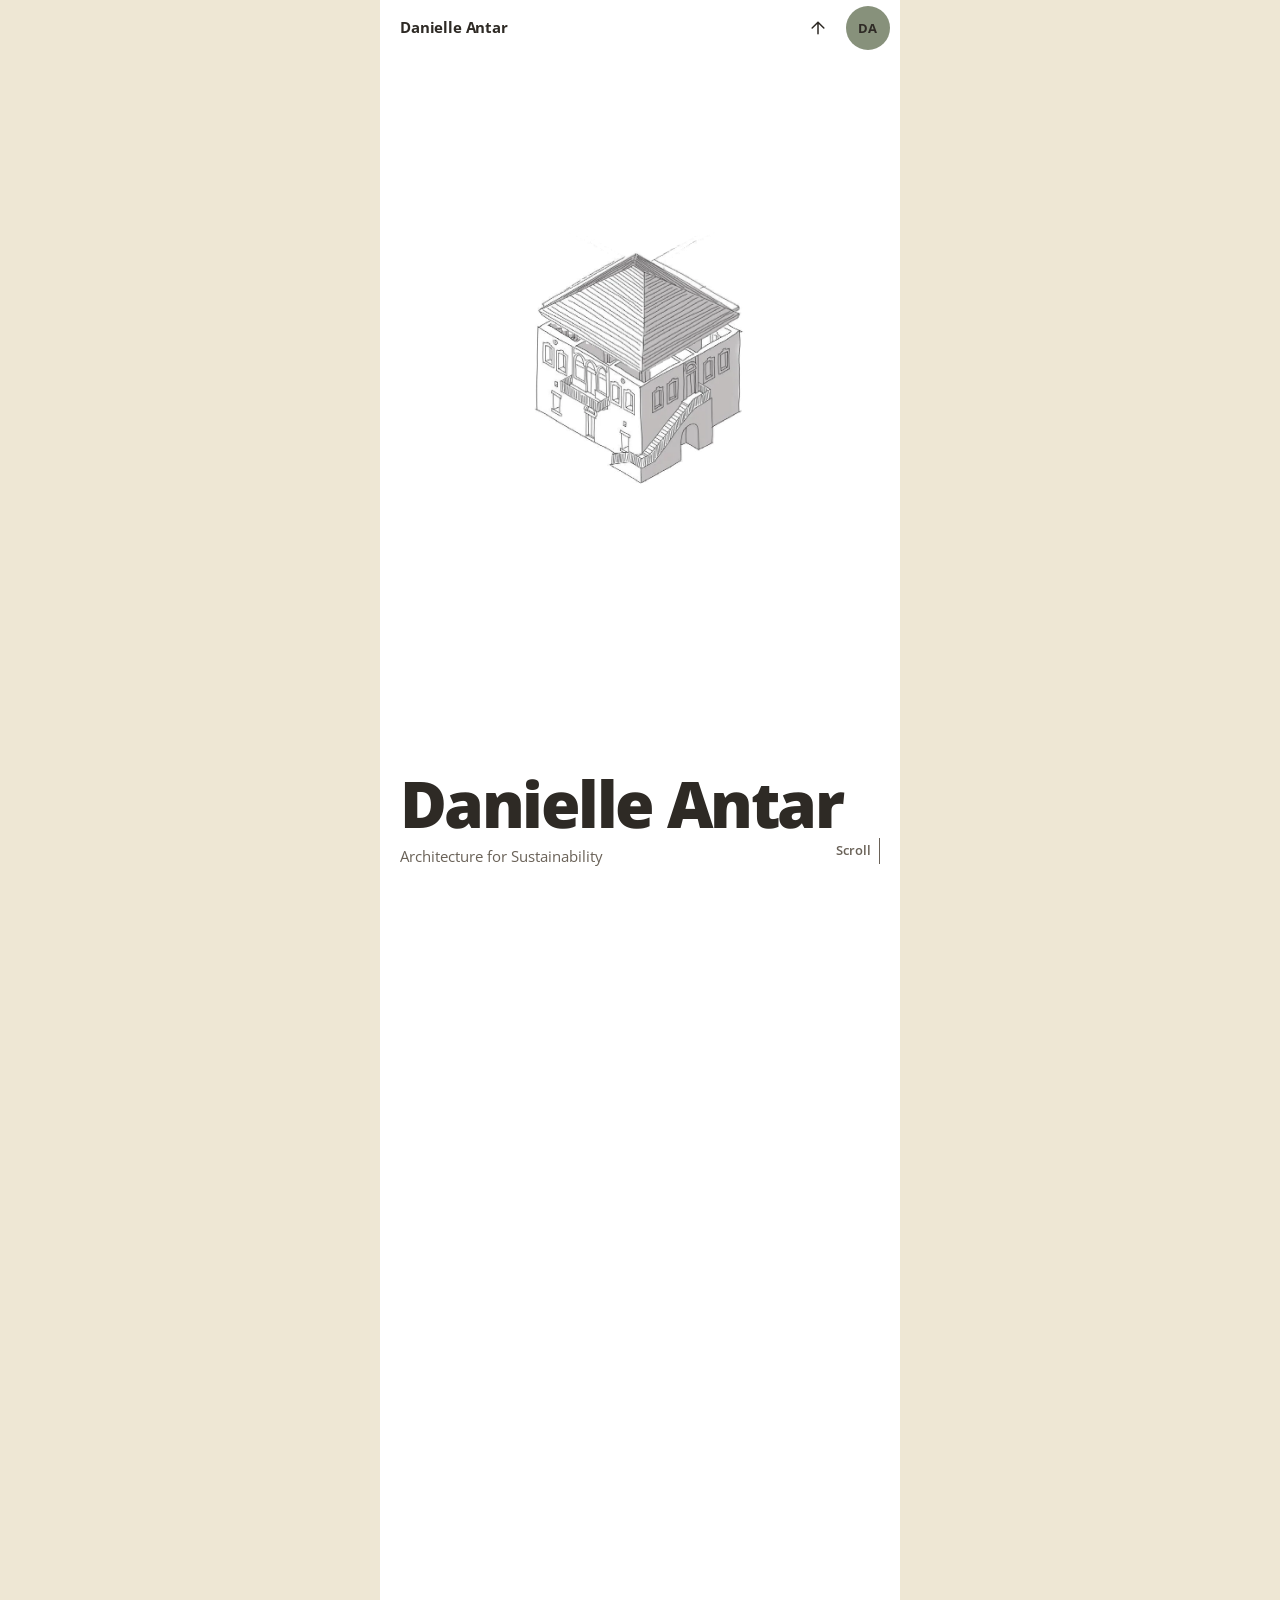
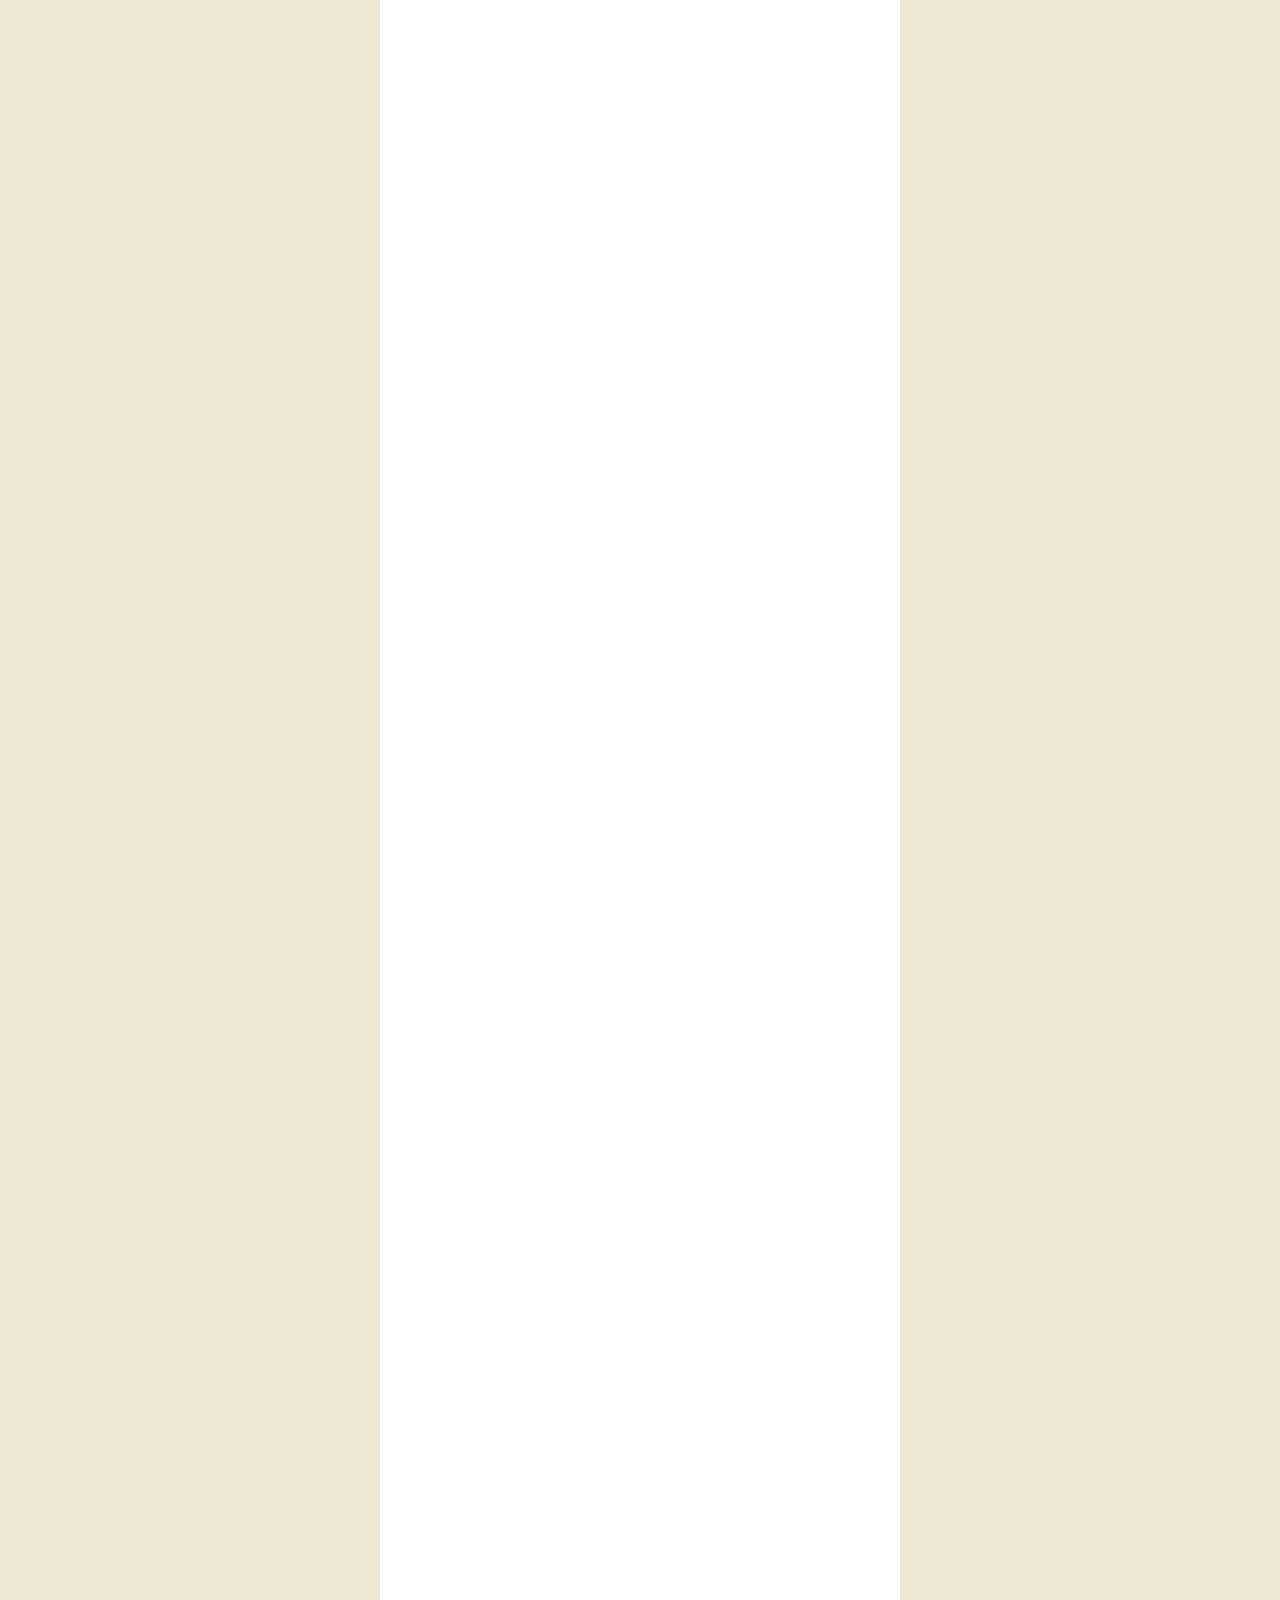
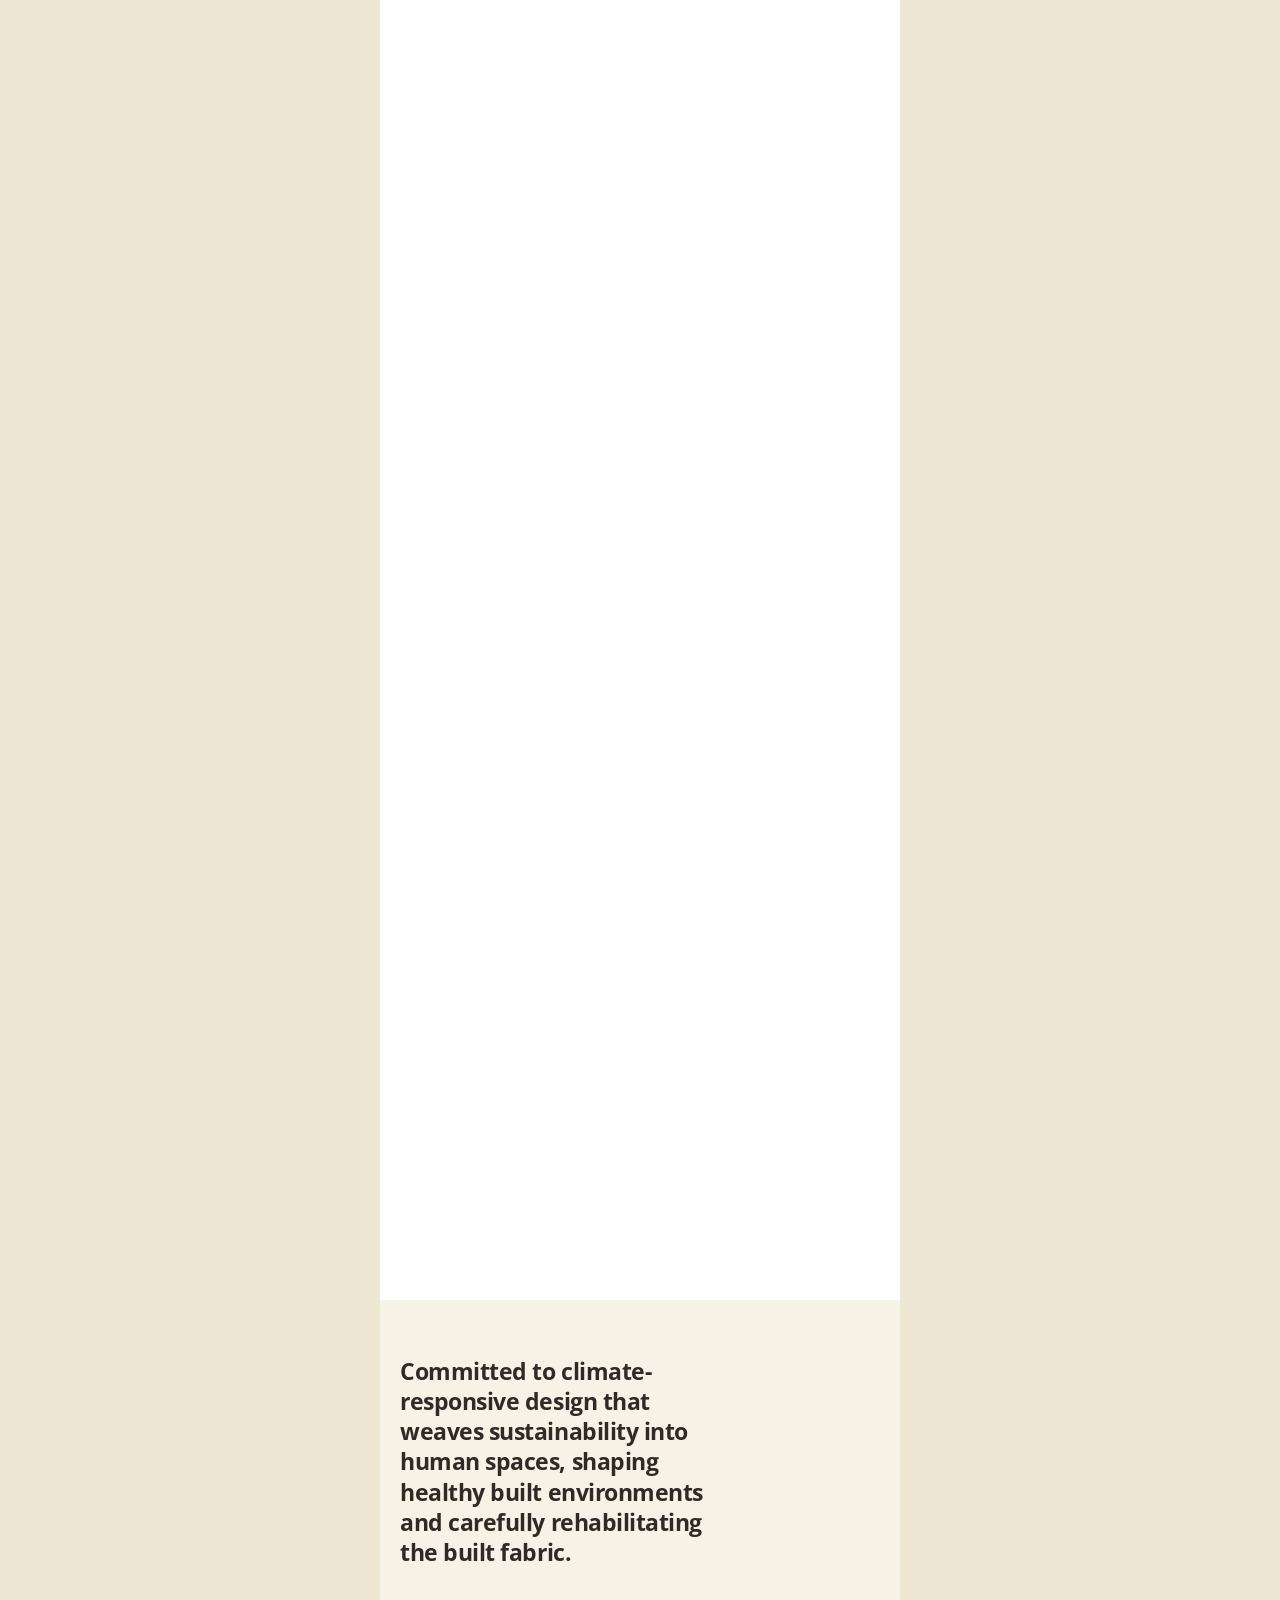
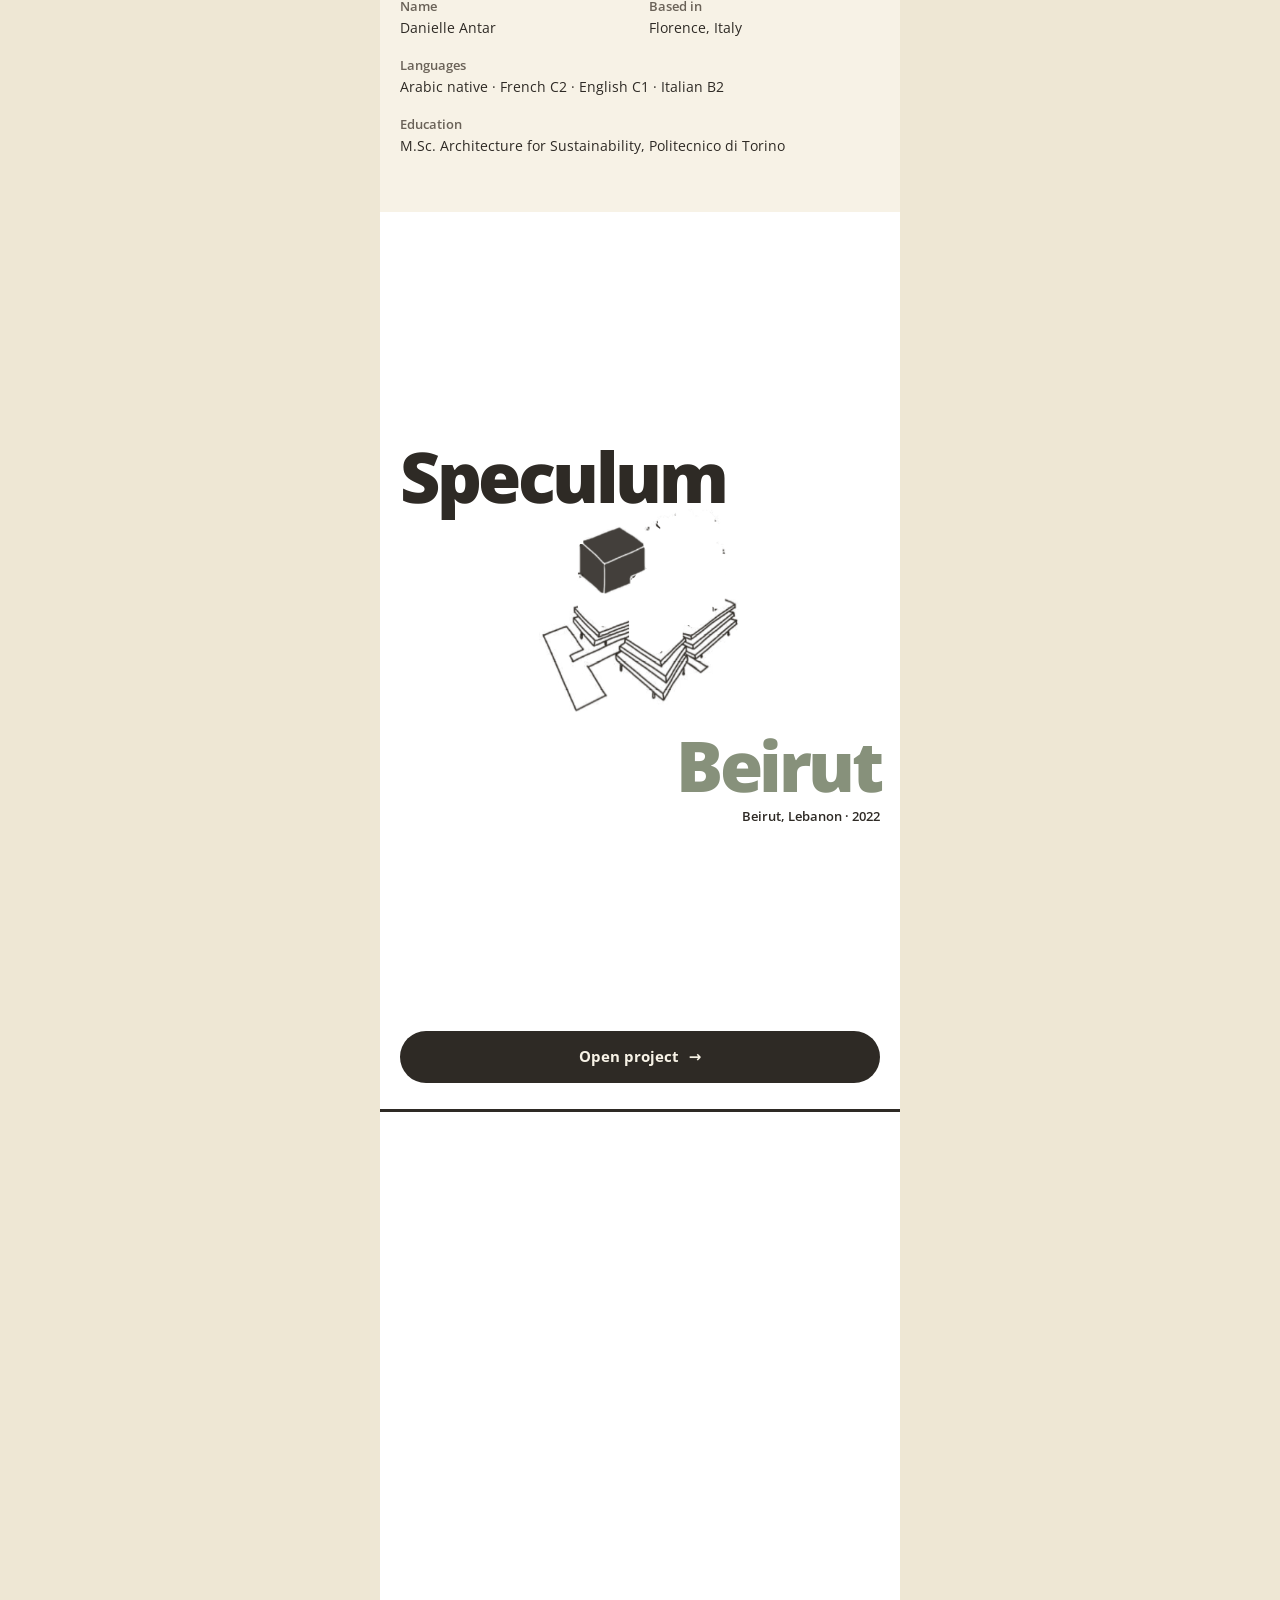
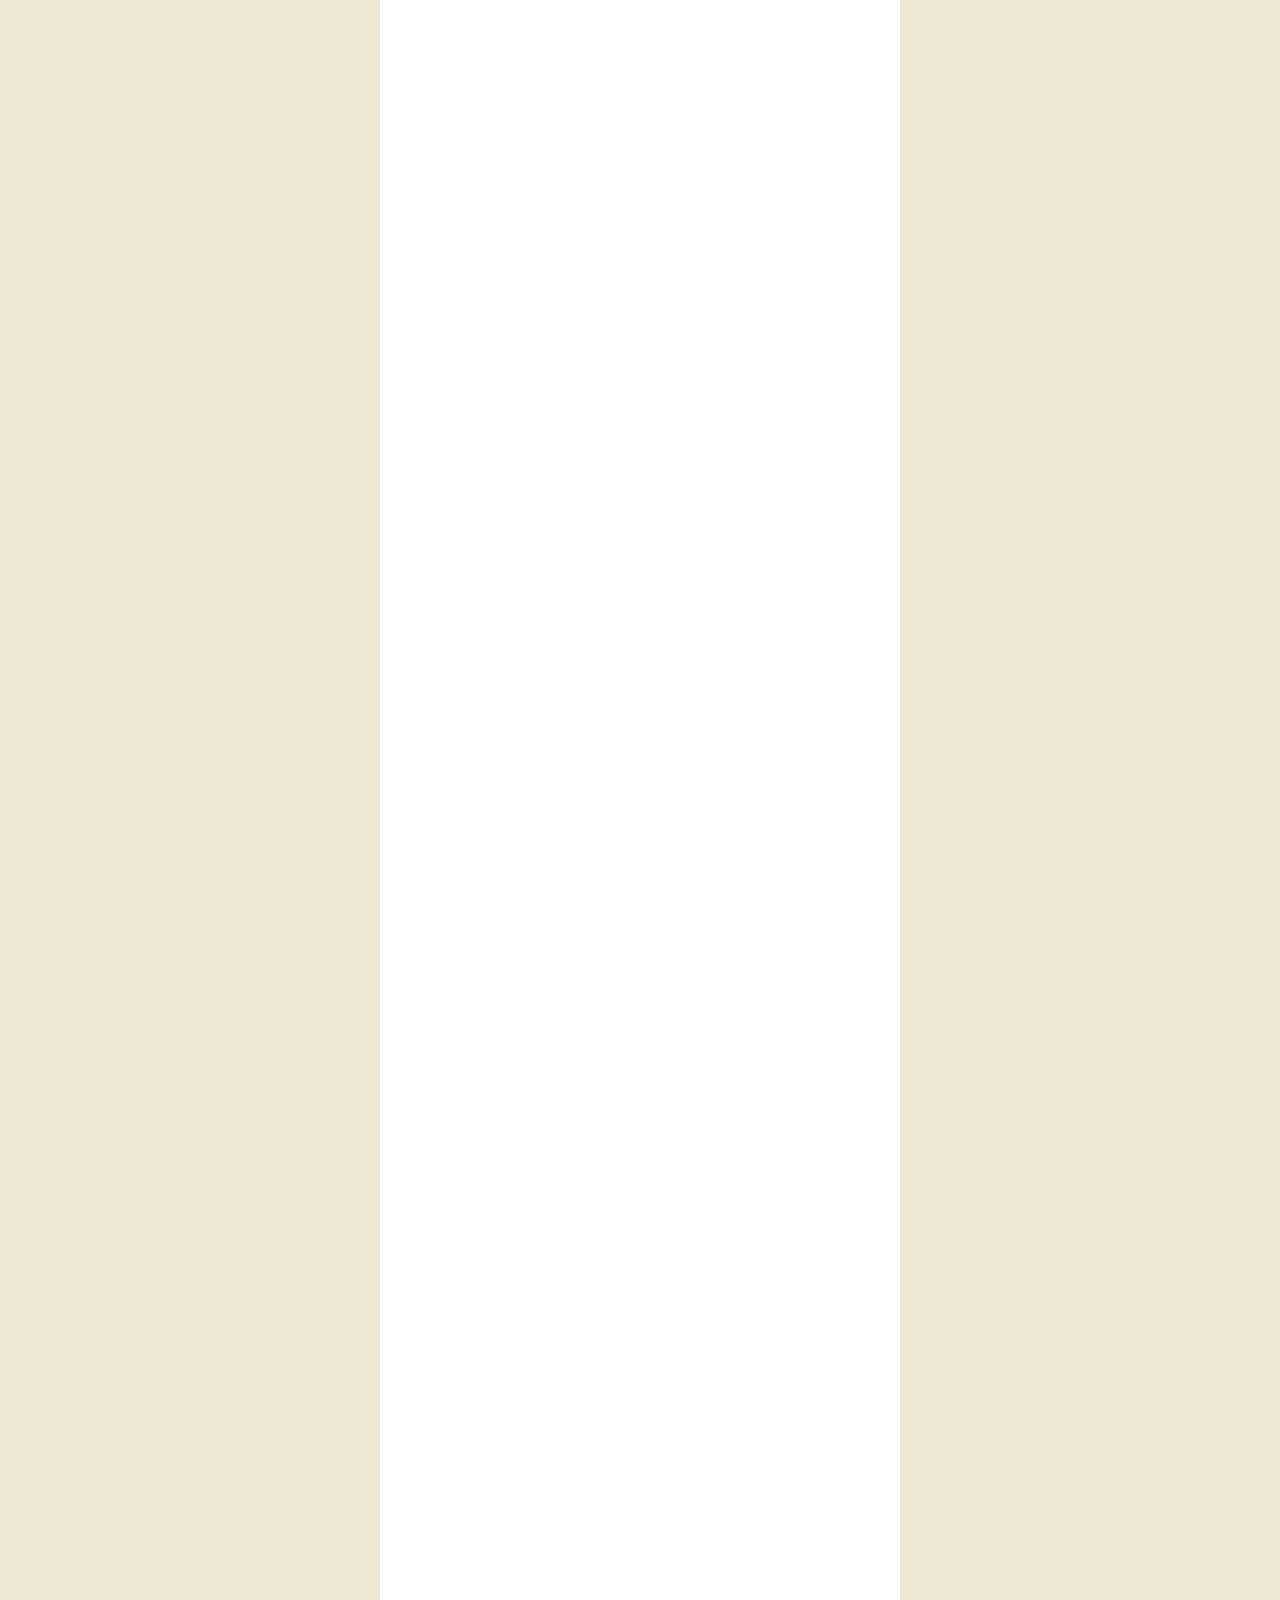
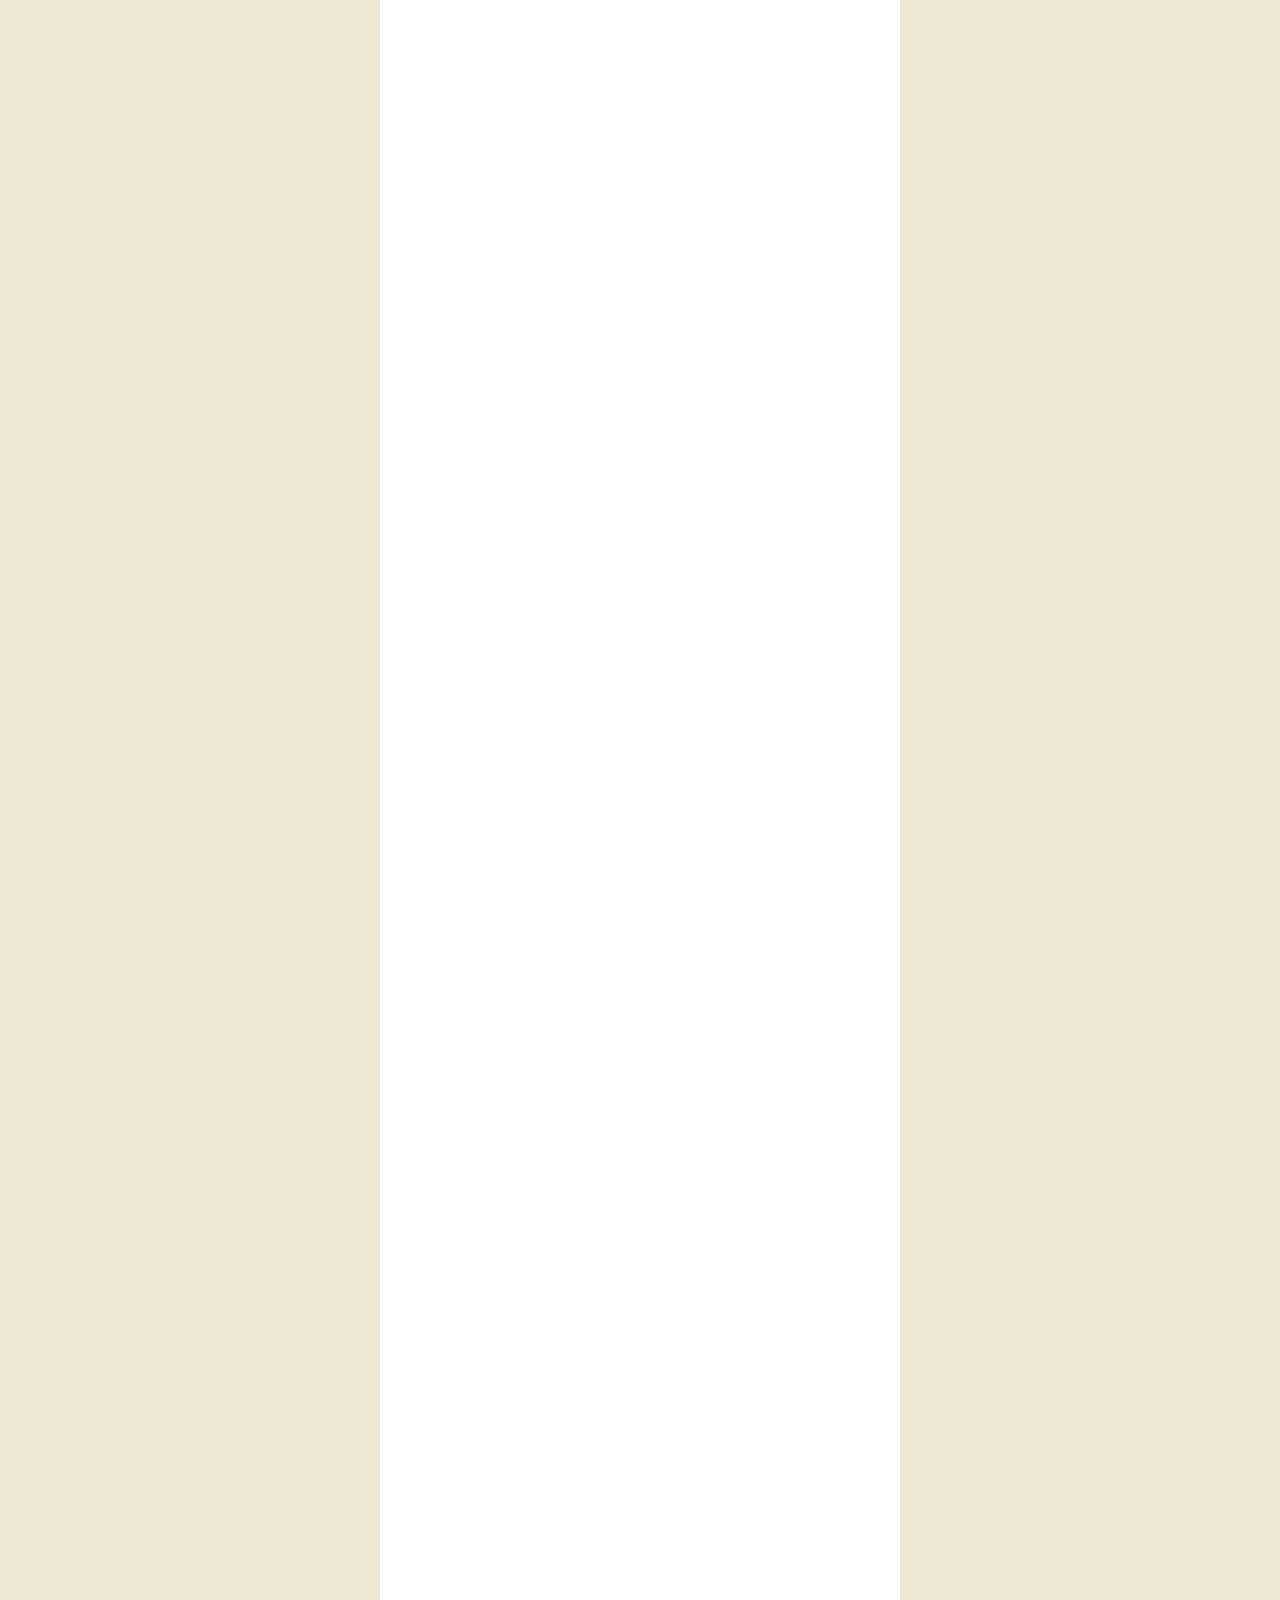
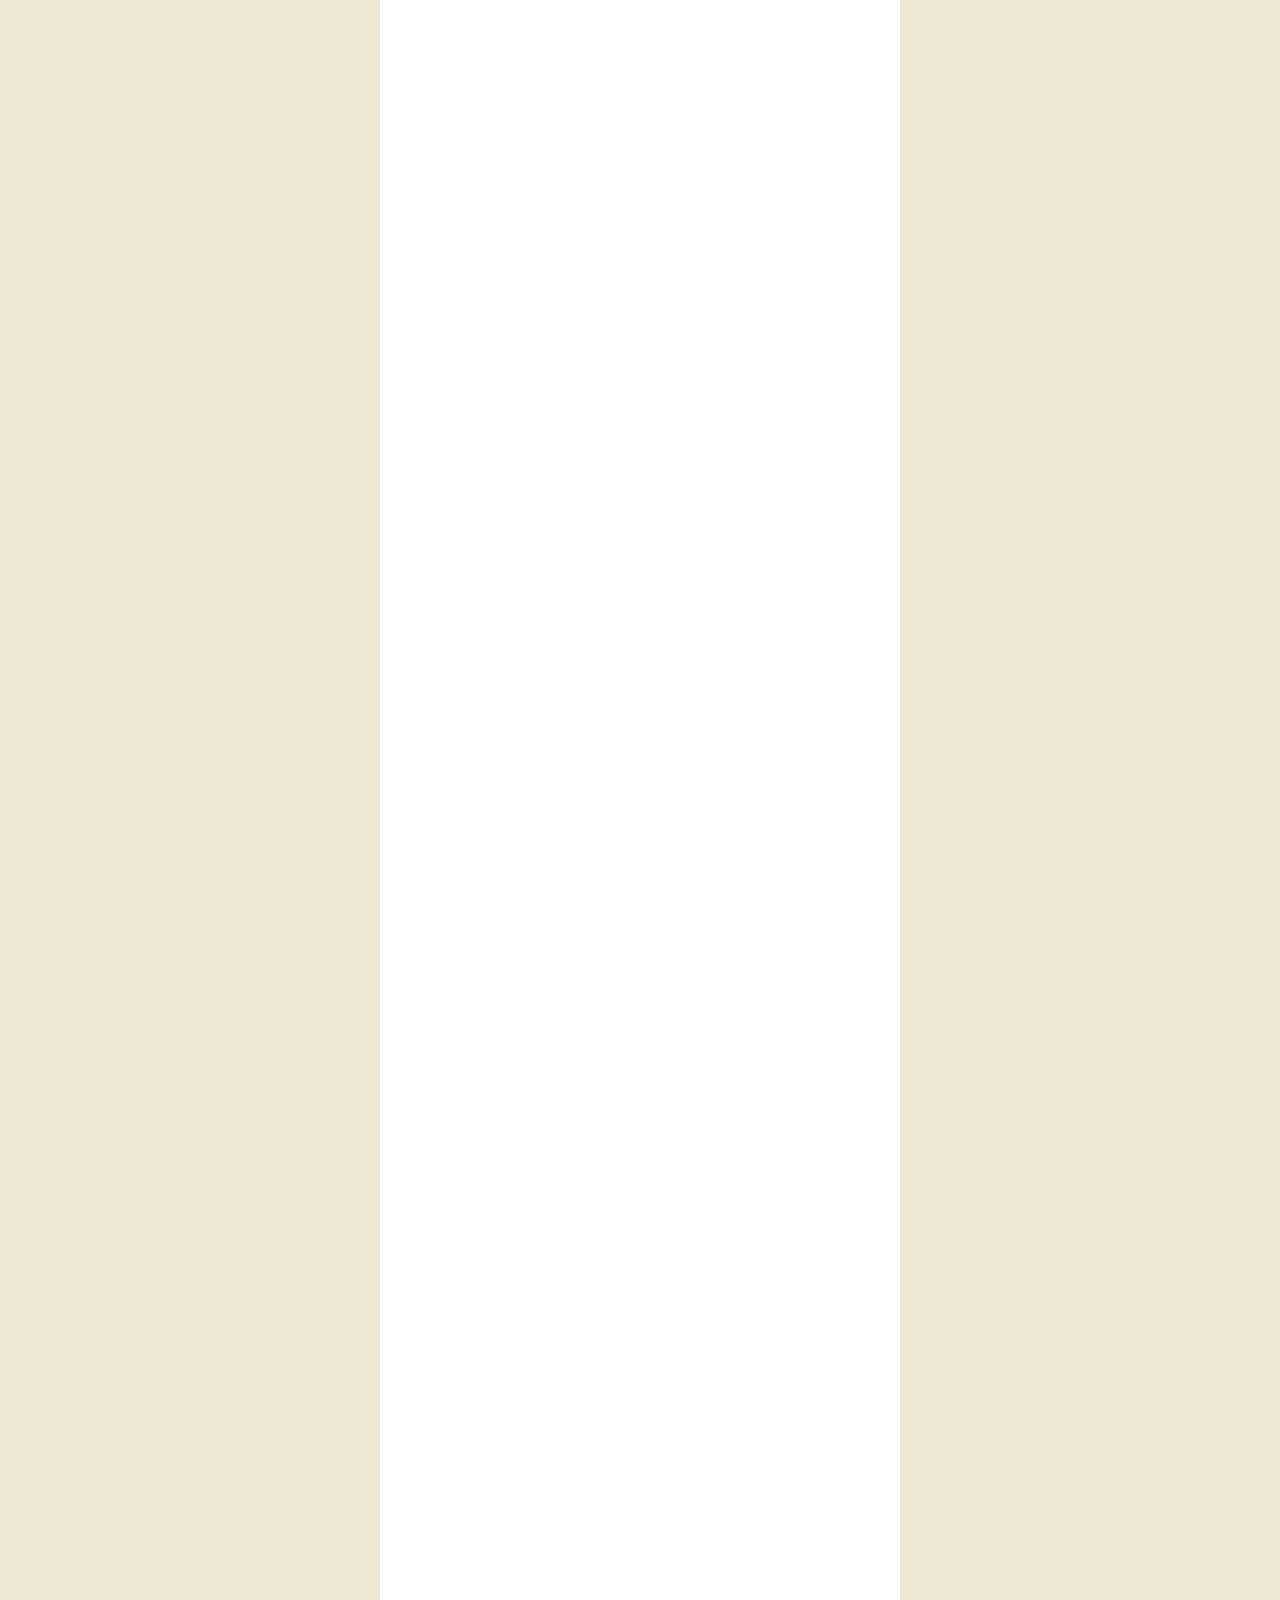
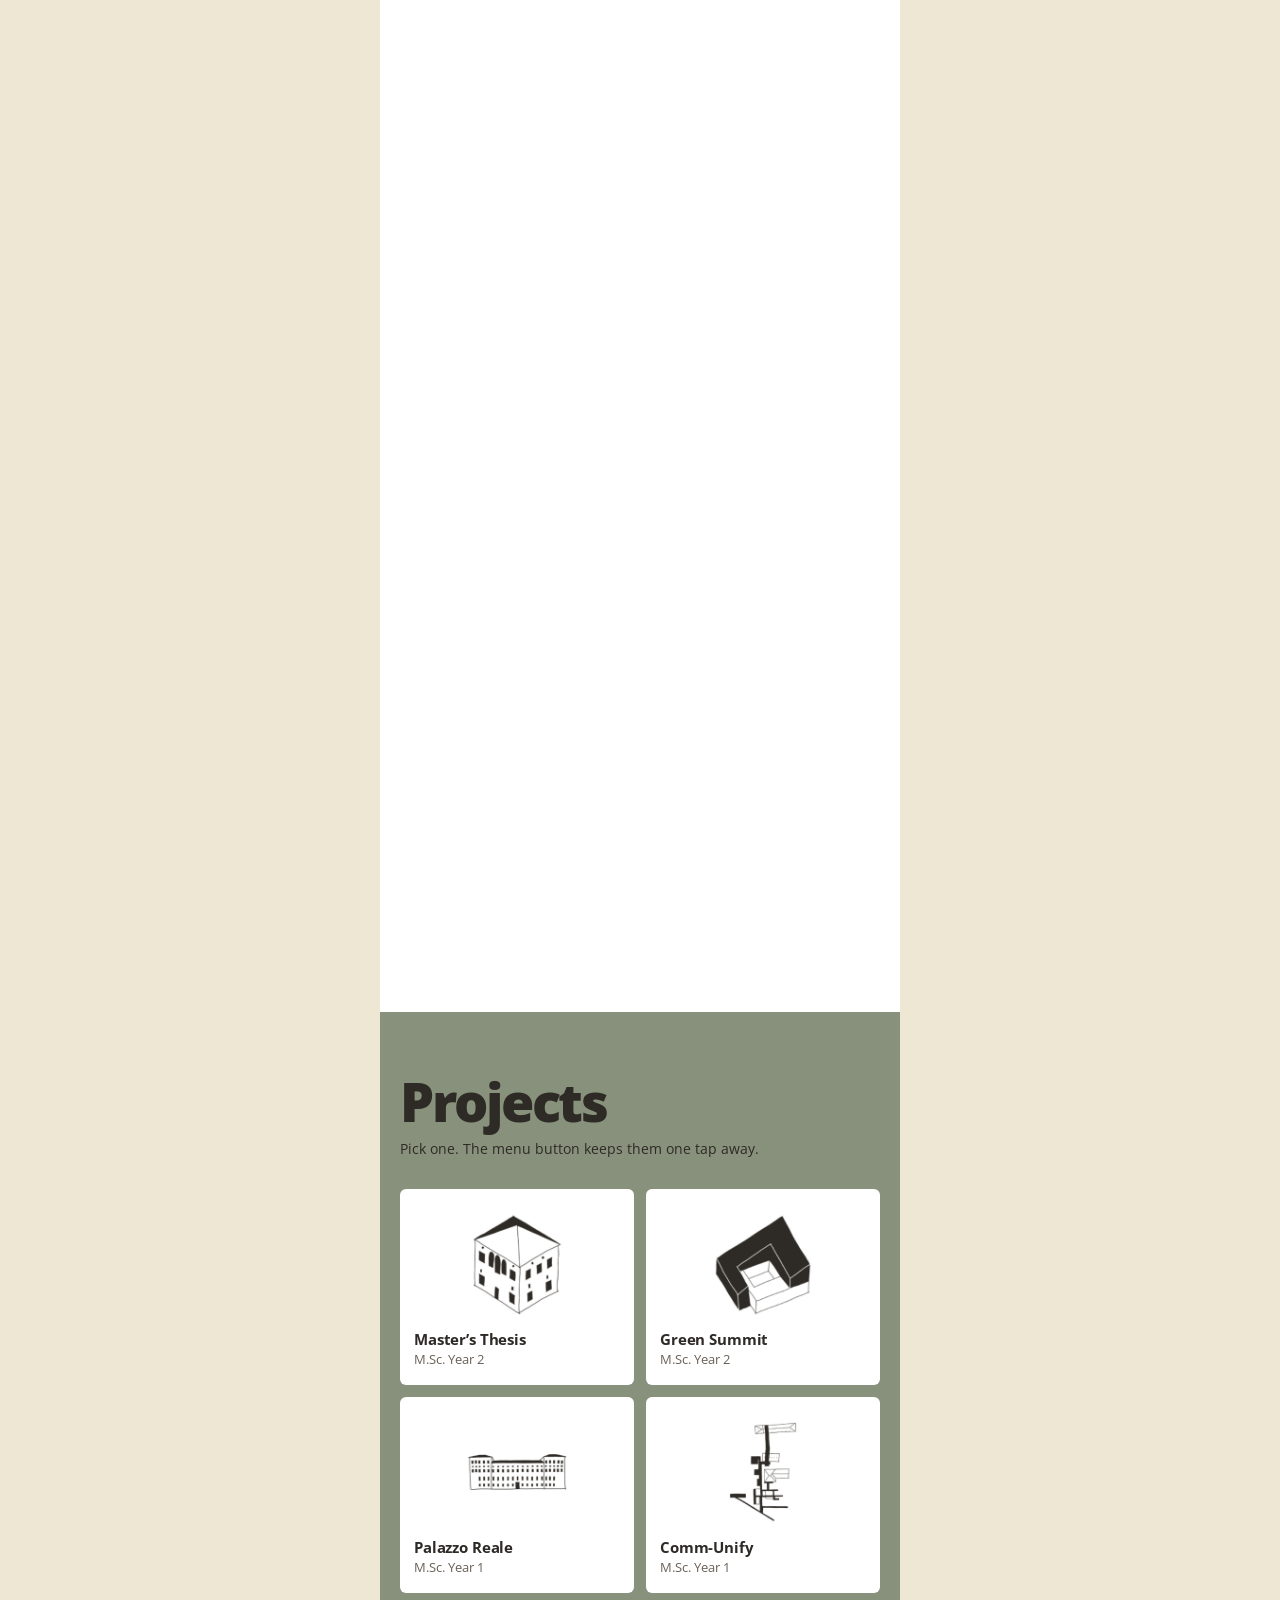
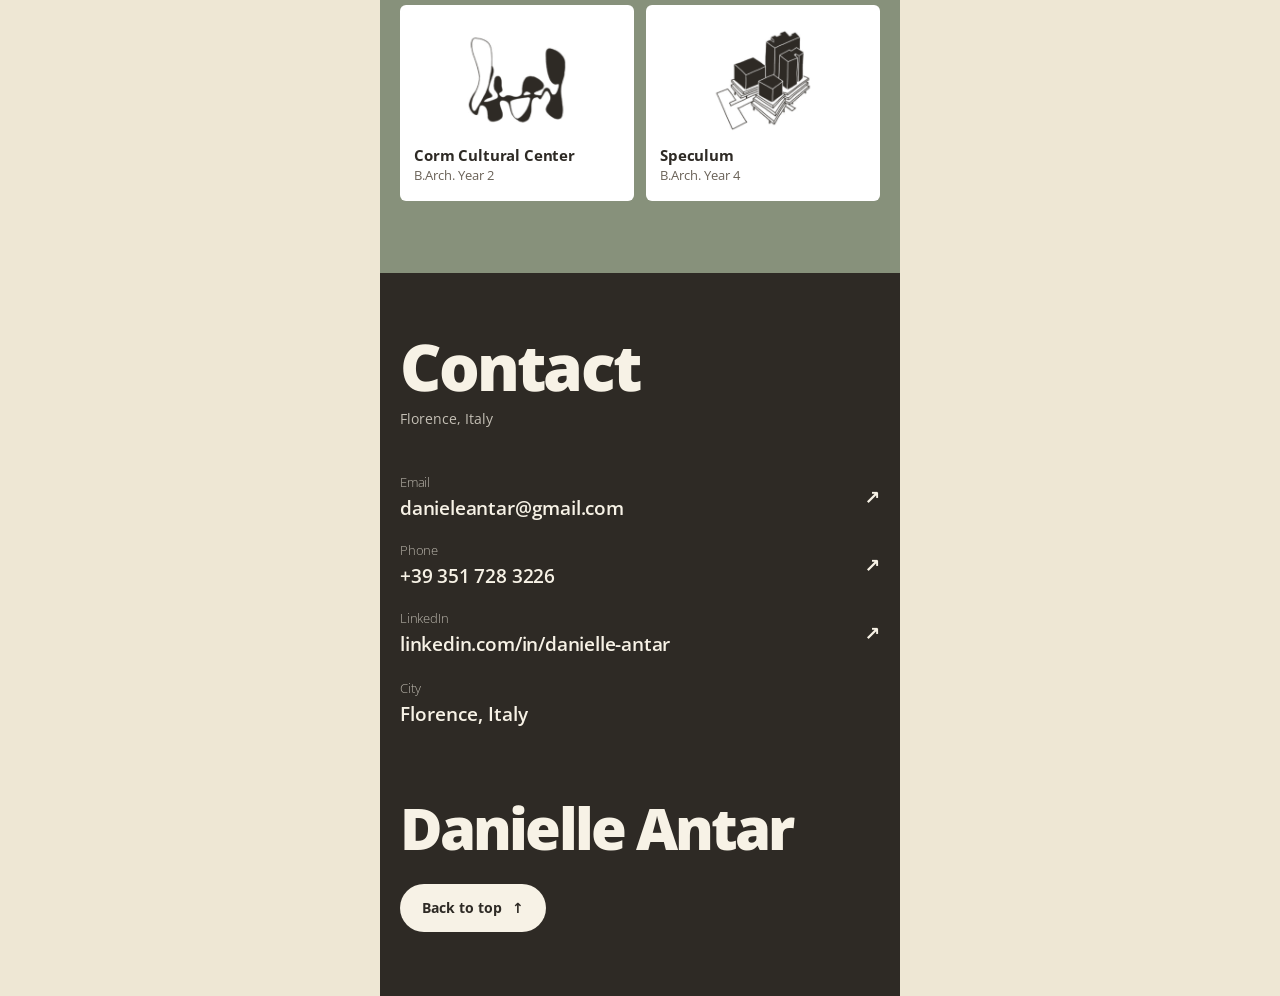
==== commit 0ffe714e: "Add files via upload" ====
--- a/index.html
+++ b/index.html
@@ -6,7 +6,7 @@
 <title>Danielle Antar – Architecture for Sustainability</title>
 <meta name="description" content="Portfolio of Danielle Antar: climate-responsive design, retrofit and sustainability work.">
 <meta name="theme-color" content="#ffffff">
-<link rel="preload" href="fonts/open-sans-latin-wght-normal.woff2" as="font" type="font/woff2" crossorigin>
+<link rel="preload" href="open-sans-latin-wght-normal.woff2" as="font" type="font/woff2" crossorigin>
 <link rel="stylesheet" href="styles.css">
 </head>
 <body data-page="home">
@@ -17,7 +17,7 @@
     <button class="btn-round bar__menu" type="button" aria-expanded="false" aria-controls="sheet" aria-label="Projects menu">DA</button>
   </div>
 </header>
-<nav class="sheet" id="sheet" aria-label="Projects"><h2>Projects</h2><a href="thesis.html"><img src="img/ic-thesis.webp" width="440" height="440" alt="" loading="lazy"><span>Master’s Thesis</span><i aria-hidden="true">→</i></a><a href="green-summit.html"><img src="img/ic-gs.webp" width="440" height="440" alt="" loading="lazy"><span>Green Summit</span><i aria-hidden="true">→</i></a><a href="palazzo-reale.html"><img src="img/ic-pr.webp" width="440" height="440" alt="" loading="lazy"><span>Palazzo Reale</span><i aria-hidden="true">→</i></a><a href="comm-unify.html"><img src="img/ic-cu.webp" width="440" height="440" alt="" loading="lazy"><span>Comm-Unify</span><i aria-hidden="true">→</i></a><a href="corm.html"><img src="img/ic-corm.webp" width="440" height="440" alt="" loading="lazy"><span>Corm Cultural Center</span><i aria-hidden="true">→</i></a><a href="speculum.html"><img src="img/ic-spec.webp" width="440" height="440" alt="" loading="lazy"><span>Speculum</span><i aria-hidden="true">→</i></a><a class="plain" href="index.html#projects">All projects</a><a class="plain" href="index.html">Home</a><a class="plain" href="index.html#contact">Contact</a></nav>
+<nav class="sheet" id="sheet" aria-label="Projects"><h2>Projects</h2><a href="thesis.html"><img src="ic-thesis.webp" width="440" height="440" alt="" loading="lazy"><span>Master’s Thesis</span><i aria-hidden="true">→</i></a><a href="green-summit.html"><img src="ic-gs.webp" width="440" height="440" alt="" loading="lazy"><span>Green Summit</span><i aria-hidden="true">→</i></a><a href="palazzo-reale.html"><img src="ic-pr.webp" width="440" height="440" alt="" loading="lazy"><span>Palazzo Reale</span><i aria-hidden="true">→</i></a><a href="comm-unify.html"><img src="ic-cu.webp" width="440" height="440" alt="" loading="lazy"><span>Comm-Unify</span><i aria-hidden="true">→</i></a><a href="corm.html"><img src="ic-corm.webp" width="440" height="440" alt="" loading="lazy"><span>Corm Cultural Center</span><i aria-hidden="true">→</i></a><a href="speculum.html"><img src="ic-spec.webp" width="440" height="440" alt="" loading="lazy"><span>Speculum</span><i aria-hidden="true">→</i></a><a class="plain" href="index.html#projects">All projects</a><a class="plain" href="index.html">Home</a><a class="plain" href="index.html#contact">Contact</a></nav>
 <main id="top">
 
 <section class="hero" aria-label="Introduction">
@@ -28,8 +28,8 @@
     </div>
     <div class="scene"><div class="cam">
       <div class="axo" aria-hidden="true">
-        <img class="a-house" src="img/axo-house.webp" alt=""><img class="a-vault" src="img/axo-vault.webp" alt="">
-        <img class="a-slab" src="img/axo-slab.webp" alt=""><img class="a-roof" src="img/axo-roof.webp" alt="">
+        <img class="a-house" src="axo-house.webp" alt=""><img class="a-vault" src="axo-vault.webp" alt="">
+        <img class="a-slab" src="axo-slab.webp" alt=""><img class="a-roof" src="axo-roof.webp" alt="">
       </div>
     </div></div>
     <div class="hero__title"><h1>Danielle Antar</h1><p>Architecture for Sustainability</p></div>
@@ -53,7 +53,7 @@
       <a class="sc__tap" href="thesis.html" tabindex="-1" aria-hidden="true"></a>
       <div class="sc__stack">
         <p class="sc__w sc__w1">Master’s</p>
-        <div class="sc__ic"><div class="float" role="img" aria-label="Master’s Thesis"><canvas class="sc__draw" width="660" height="660" data-k="0" data-dur="1000" data-src="img/ic-thesis-draw.png"></canvas></div></div>
+        <div class="sc__ic"><div class="float" role="img" aria-label="Master’s Thesis"><canvas class="sc__draw" width="660" height="660" data-k="0" data-dur="1000" data-src="ic-thesis-draw.png"></canvas></div></div>
         <p class="sc__w sc__w2">Thesis</p>
         <p class="sc__meta">Douma, Lebanon · 2024–2025</p>
       </div>
@@ -64,7 +64,7 @@
       <a class="sc__tap" href="green-summit.html" tabindex="-1" aria-hidden="true"></a>
       <div class="sc__stack">
         <p class="sc__w sc__w1">Green</p>
-        <div class="sc__ic"><div class="float" role="img" aria-label="Green Summit"><img class="gw" src="img/ic-gs-w.webp" alt=""><img class="gb" src="img/ic-gs-b.webp" alt=""></div></div>
+        <div class="sc__ic"><div class="float" role="img" aria-label="Green Summit"><img class="gw" src="ic-gs-w.webp" alt=""><img class="gb" src="ic-gs-b.webp" alt=""></div></div>
         <p class="sc__w sc__w2">Summit</p>
         <p class="sc__meta">Turin, Italy · 2024</p>
       </div>
@@ -75,7 +75,7 @@
       <a class="sc__tap" href="palazzo-reale.html" tabindex="-1" aria-hidden="true"></a>
       <div class="sc__stack">
         <p class="sc__w sc__w1">Palazzo</p>
-        <div class="sc__ic"><div class="float" role="img" aria-label="Palazzo Reale"><canvas class="sc__draw" width="660" height="660" data-k="2" data-dur="1300" data-src="img/ic-pr-draw.png"></canvas></div></div>
+        <div class="sc__ic"><div class="float" role="img" aria-label="Palazzo Reale"><canvas class="sc__draw" width="660" height="660" data-k="2" data-dur="1300" data-src="ic-pr-draw.png"></canvas></div></div>
         <p class="sc__w sc__w2">Reale</p>
         <p class="sc__meta">Turin, Italy · 2023</p>
       </div>
@@ -86,7 +86,7 @@
       <a class="sc__tap" href="comm-unify.html" tabindex="-1" aria-hidden="true"></a>
       <div class="sc__stack">
         <p class="sc__w sc__w1">Comm-</p>
-        <div class="sc__ic"><div class="float" role="img" aria-label="Comm-Unify"><canvas class="sc__draw" width="660" height="660" data-k="3" data-dur="1400" data-src="img/ic-cu-draw.png"></canvas></div></div>
+        <div class="sc__ic"><div class="float" role="img" aria-label="Comm-Unify"><canvas class="sc__draw" width="660" height="660" data-k="3" data-dur="1400" data-src="ic-cu-draw.png"></canvas></div></div>
         <p class="sc__w sc__w2">Unify</p>
         <p class="sc__meta">Monticello, Italy · 2023</p>
       </div>
@@ -97,7 +97,7 @@
       <a class="sc__tap" href="corm.html" tabindex="-1" aria-hidden="true"></a>
       <div class="sc__stack">
         <p class="sc__w sc__w1">Corm</p>
-        <div class="sc__ic"><div class="float" role="img" aria-label="Corm Cultural Center"><canvas class="sc__draw" width="660" height="660" data-k="4" data-dur="1500" data-src="img/ic-corm-draw.png"></canvas></div></div>
+        <div class="sc__ic"><div class="float" role="img" aria-label="Corm Cultural Center"><canvas class="sc__draw" width="660" height="660" data-k="4" data-dur="1500" data-src="ic-corm-draw.png"></canvas></div></div>
         <p class="sc__w sc__w2 sm">Cultural Center</p>
         <p class="sc__meta">Beirut, Lebanon · 2019</p>
       </div>
@@ -108,7 +108,7 @@
       <a class="sc__tap" href="speculum.html" tabindex="-1" aria-hidden="true"></a>
       <div class="sc__stack">
         <p class="sc__w sc__w1">Speculum</p>
-        <div class="sc__ic"><div class="float" role="img" aria-label="Speculum"><i style="background-image:url(img/ic-spec-w.webp);clip-path:inset(0.00% 0 87.50% 0)"></i><i style="background-image:url(img/ic-spec-w.webp);clip-path:inset(12.50% 0 75.00% 0)"></i><i style="background-image:url(img/ic-spec-w.webp);clip-path:inset(25.00% 0 62.50% 0)"></i><i style="background-image:url(img/ic-spec-w.webp);clip-path:inset(37.50% 0 50.00% 0)"></i><i style="background-image:url(img/ic-spec-w.webp);clip-path:inset(50.00% 0 37.50% 0)"></i><i style="background-image:url(img/ic-spec-w.webp);clip-path:inset(62.50% 0 25.00% 0)"></i><i style="background-image:url(img/ic-spec-w.webp);clip-path:inset(75.00% 0 12.50% 0)"></i><i style="background-image:url(img/ic-spec-w.webp);clip-path:inset(87.50% 0 0.00% 0)"></i><img class="sp spT" src="img/ic-spec-T.webp" alt=""><img class="sp spL" src="img/ic-spec-L.webp" alt=""><img class="sp spF" src="img/ic-spec-F.webp" alt=""></div></div>
+        <div class="sc__ic"><div class="float" role="img" aria-label="Speculum"><i style="background-image:url(ic-spec-w.webp);clip-path:inset(0.00% 0 87.50% 0)"></i><i style="background-image:url(ic-spec-w.webp);clip-path:inset(12.50% 0 75.00% 0)"></i><i style="background-image:url(ic-spec-w.webp);clip-path:inset(25.00% 0 62.50% 0)"></i><i style="background-image:url(ic-spec-w.webp);clip-path:inset(37.50% 0 50.00% 0)"></i><i style="background-image:url(ic-spec-w.webp);clip-path:inset(50.00% 0 37.50% 0)"></i><i style="background-image:url(ic-spec-w.webp);clip-path:inset(62.50% 0 25.00% 0)"></i><i style="background-image:url(ic-spec-w.webp);clip-path:inset(75.00% 0 12.50% 0)"></i><i style="background-image:url(ic-spec-w.webp);clip-path:inset(87.50% 0 0.00% 0)"></i><img class="sp spT" src="ic-spec-T.webp" alt=""><img class="sp spL" src="ic-spec-L.webp" alt=""><img class="sp spF" src="ic-spec-F.webp" alt=""></div></div>
         <p class="sc__w sc__w2">Beirut</p>
         <p class="sc__meta">Beirut, Lebanon · 2022</p>
       </div>
@@ -118,7 +118,7 @@
 </div></section>
 <section class="block on-sage index" id="projects">
   <h2 data-r>Projects</h2><p class="sub" data-r="2">Pick one. The menu button keeps them one tap away.</p>
-  <div class="pgrid"><a class="pcard" href="thesis.html" data-r><div class="ic"><img src="img/ic-thesis.webp" width="440" height="440" alt="" loading="lazy"></div><b>Master’s Thesis</b><span>M.Sc. Year 2</span></a><a class="pcard" href="green-summit.html" data-r><div class="ic"><img src="img/ic-gs.webp" width="440" height="440" alt="" loading="lazy"></div><b>Green Summit</b><span>M.Sc. Year 2</span></a><a class="pcard" href="palazzo-reale.html" data-r><div class="ic"><img src="img/ic-pr.webp" width="440" height="440" alt="" loading="lazy"></div><b>Palazzo Reale</b><span>M.Sc. Year 1</span></a><a class="pcard" href="comm-unify.html" data-r><div class="ic"><img src="img/ic-cu.webp" width="440" height="440" alt="" loading="lazy"></div><b>Comm-Unify</b><span>M.Sc. Year 1</span></a><a class="pcard" href="corm.html" data-r><div class="ic"><img src="img/ic-corm.webp" width="440" height="440" alt="" loading="lazy"></div><b>Corm Cultural Center</b><span>B.Arch. Year 2</span></a><a class="pcard" href="speculum.html" data-r><div class="ic"><img src="img/ic-spec.webp" width="440" height="440" alt="" loading="lazy"></div><b>Speculum</b><span>B.Arch. Year 4</span></a></div>
+  <div class="pgrid"><a class="pcard" href="thesis.html" data-r><div class="ic"><img src="ic-thesis.webp" width="440" height="440" alt="" loading="lazy"></div><b>Master’s Thesis</b><span>M.Sc. Year 2</span></a><a class="pcard" href="green-summit.html" data-r><div class="ic"><img src="ic-gs.webp" width="440" height="440" alt="" loading="lazy"></div><b>Green Summit</b><span>M.Sc. Year 2</span></a><a class="pcard" href="palazzo-reale.html" data-r><div class="ic"><img src="ic-pr.webp" width="440" height="440" alt="" loading="lazy"></div><b>Palazzo Reale</b><span>M.Sc. Year 1</span></a><a class="pcard" href="comm-unify.html" data-r><div class="ic"><img src="ic-cu.webp" width="440" height="440" alt="" loading="lazy"></div><b>Comm-Unify</b><span>M.Sc. Year 1</span></a><a class="pcard" href="corm.html" data-r><div class="ic"><img src="ic-corm.webp" width="440" height="440" alt="" loading="lazy"></div><b>Corm Cultural Center</b><span>B.Arch. Year 2</span></a><a class="pcard" href="speculum.html" data-r><div class="ic"><img src="ic-spec.webp" width="440" height="440" alt="" loading="lazy"></div><b>Speculum</b><span>B.Arch. Year 4</span></a></div>
 </section>
 <section class="block on-ink end" id="contact">
   <h2 data-r>Contact</h2>
--- a/styles.css
+++ b/styles.css
@@ -1,4 +1,4 @@
-@font-face{font-family:"Open Sans";src:url(fonts/open-sans-latin-wght-normal.woff2) format("woff2");font-weight:300 800;font-style:normal;font-display:swap}
+@font-face{font-family:"Open Sans";src:url(open-sans-latin-wght-normal.woff2) format("woff2");font-weight:300 800;font-style:normal;font-display:swap}
 
 :root{
   --white:#fff; --cream:#F7F2E6; --cream-2:#EEE7D4; --sage:#87917B; --ink:#2E2A25; --grey:#6A6258; --brick:#98361F;
